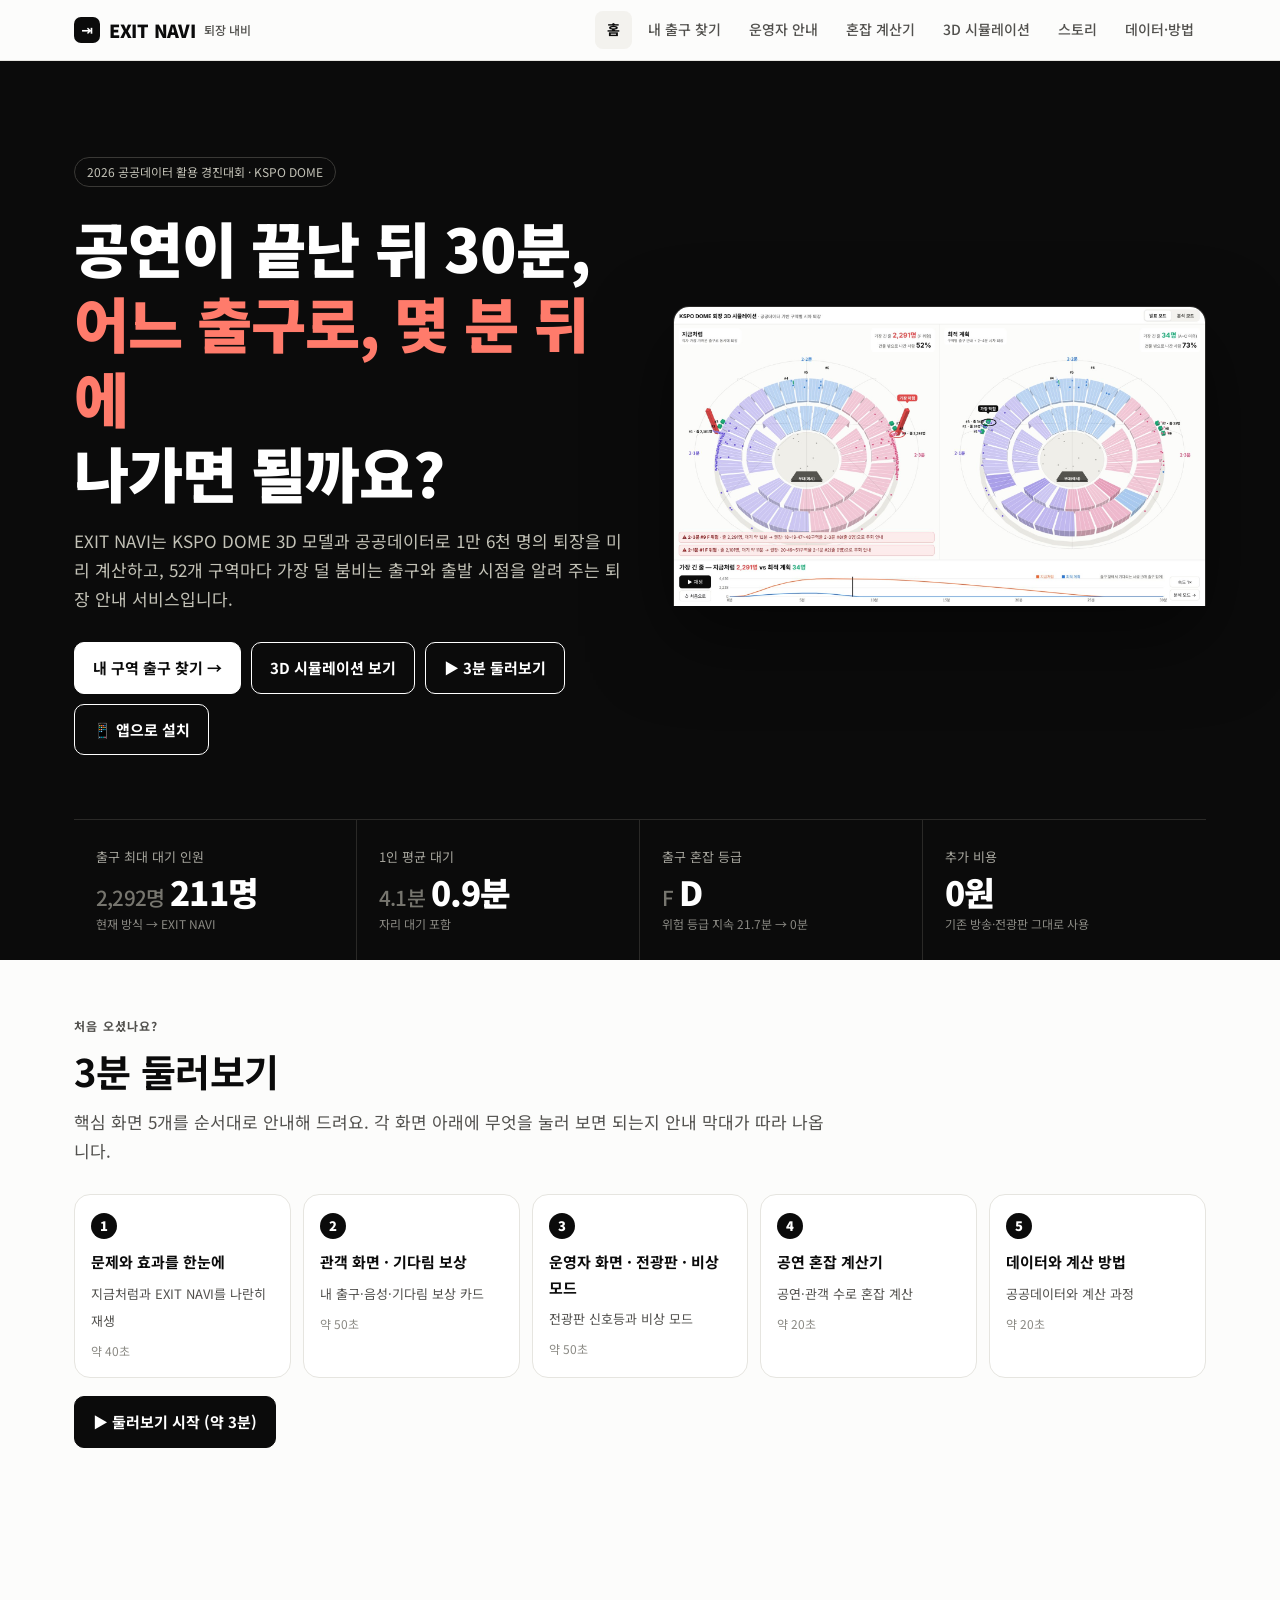
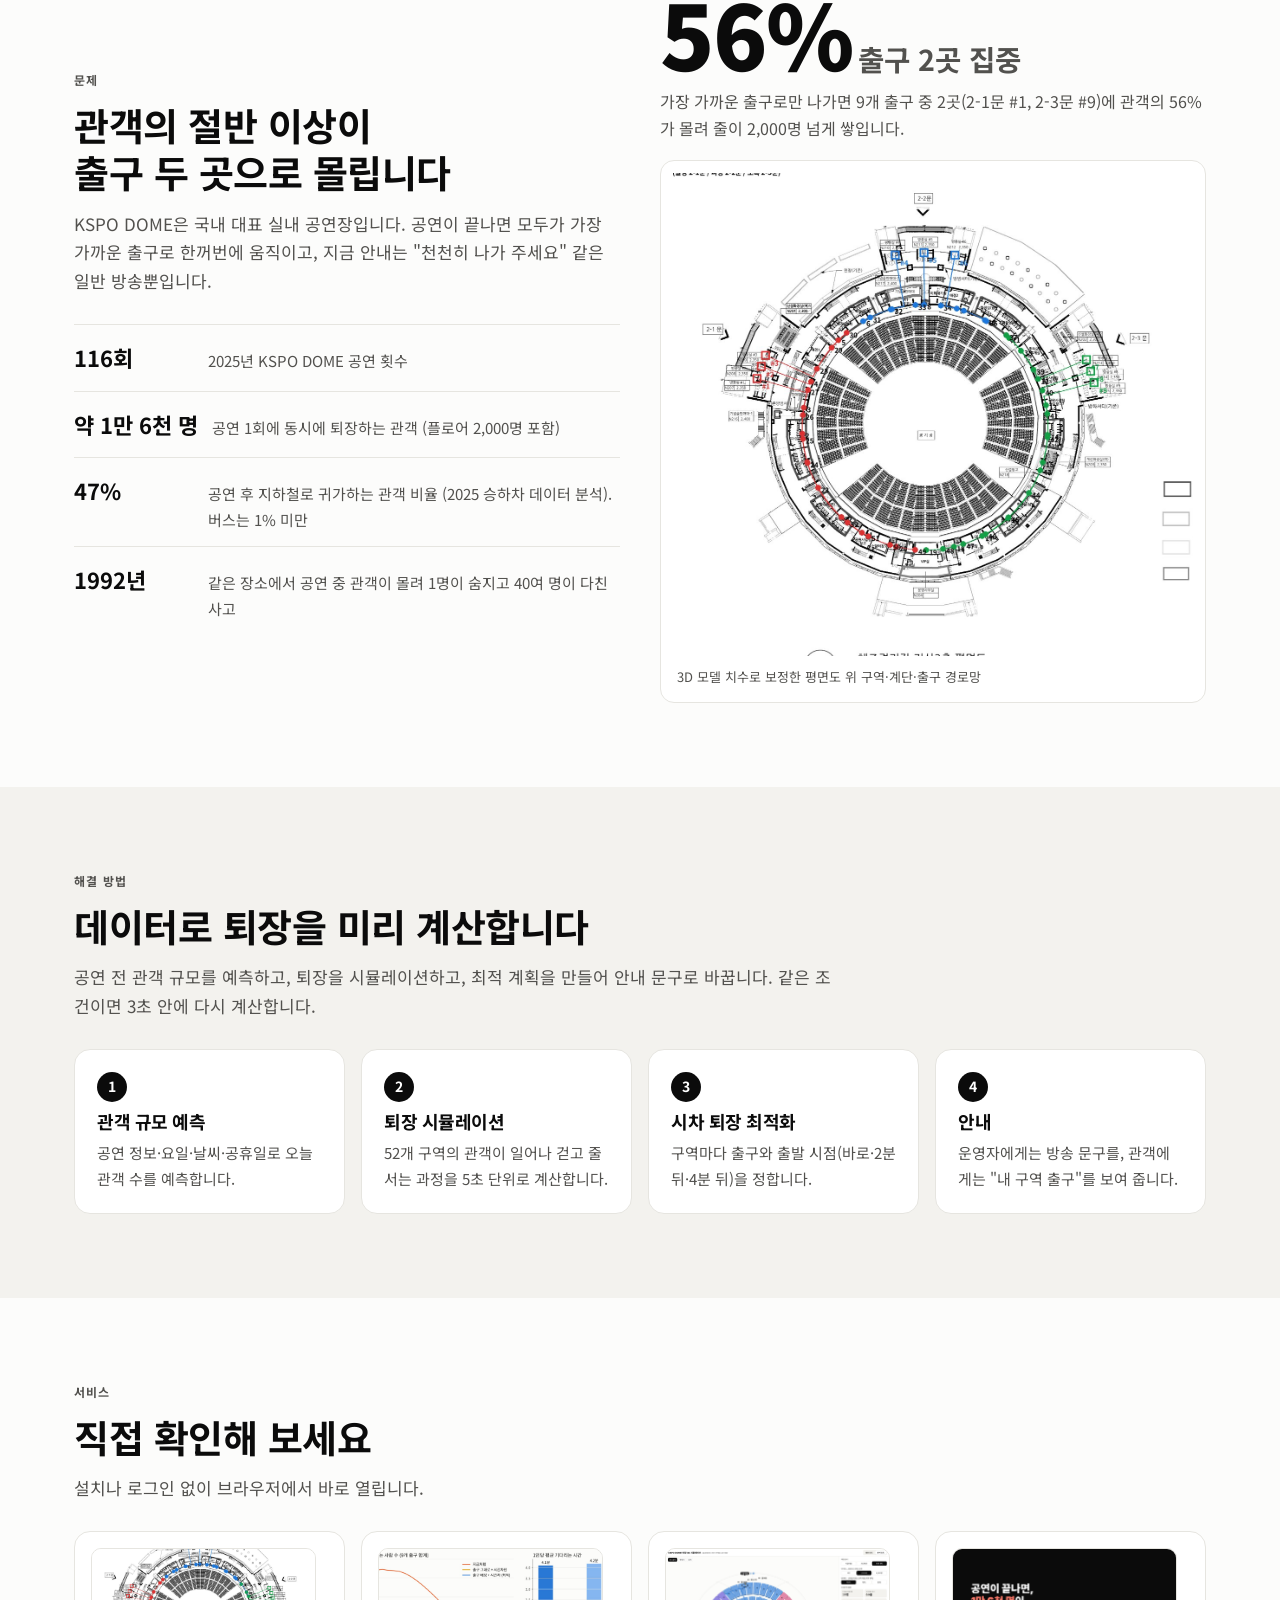
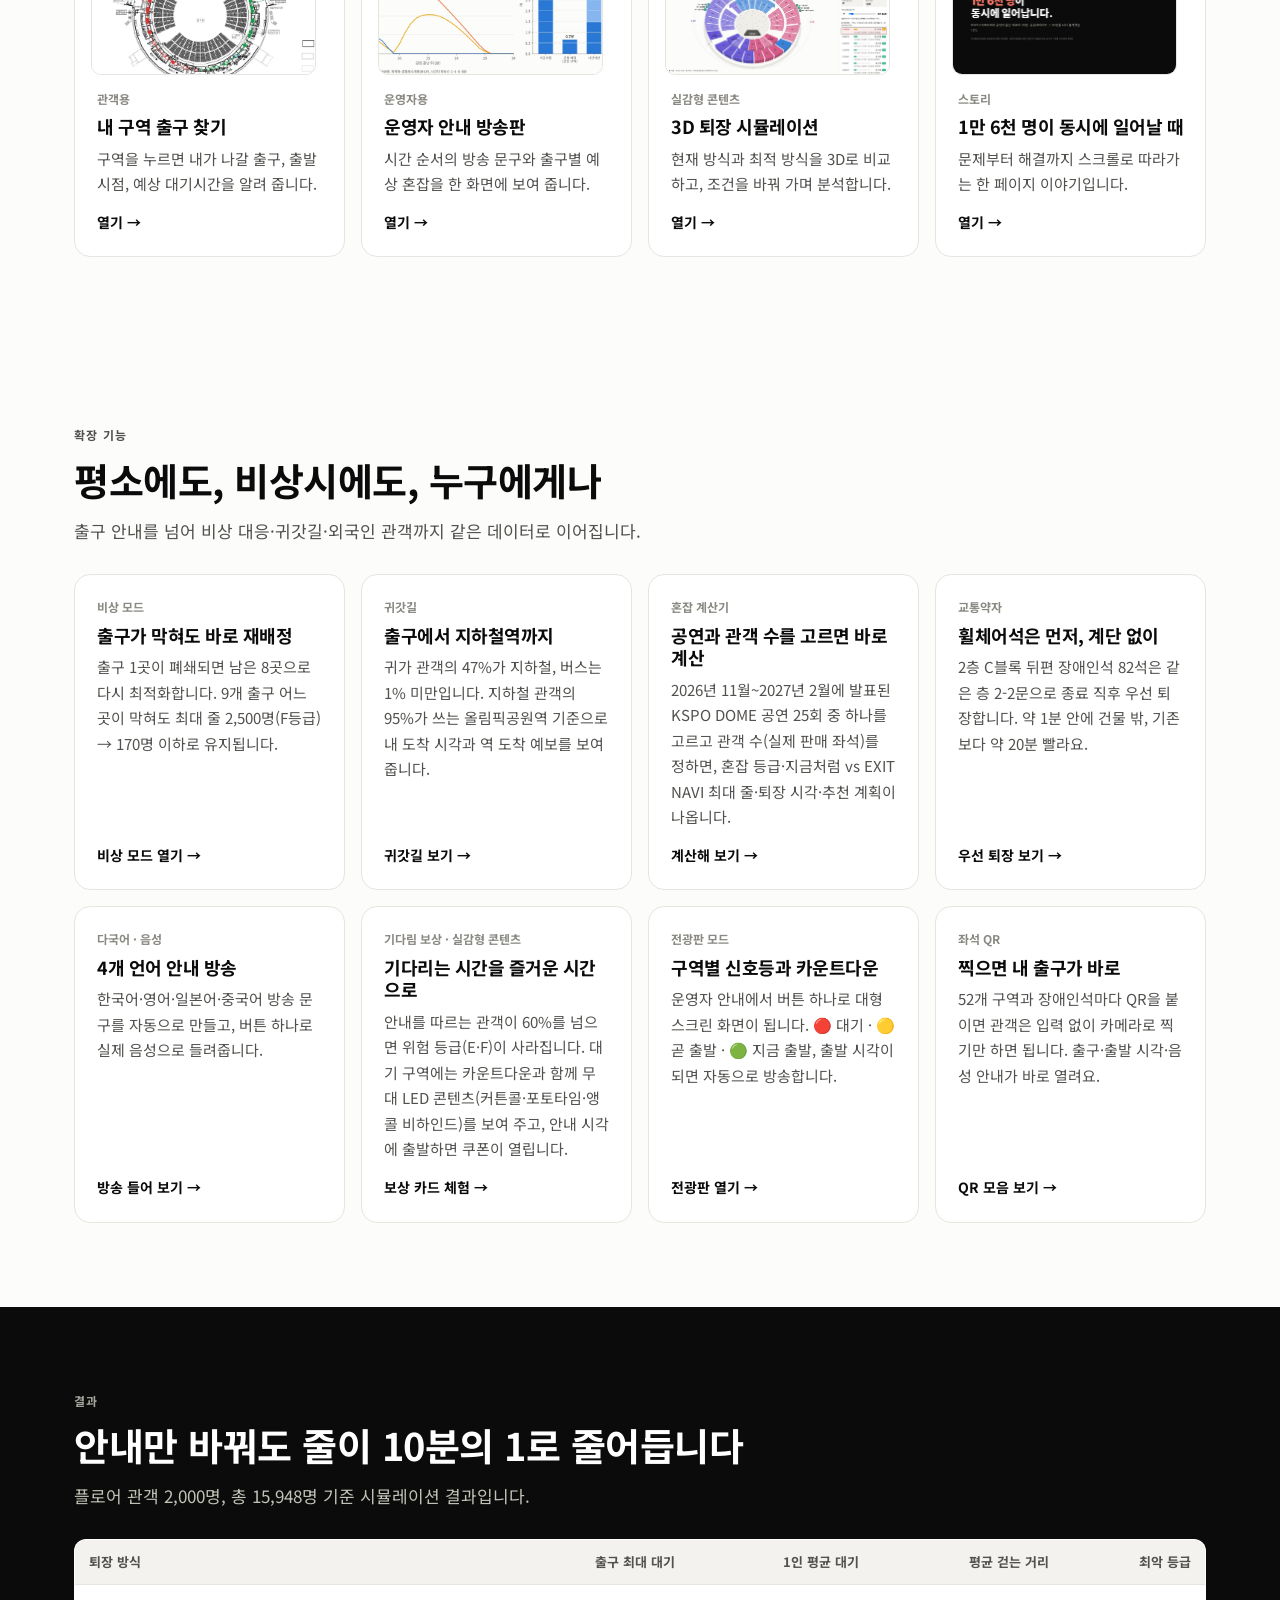
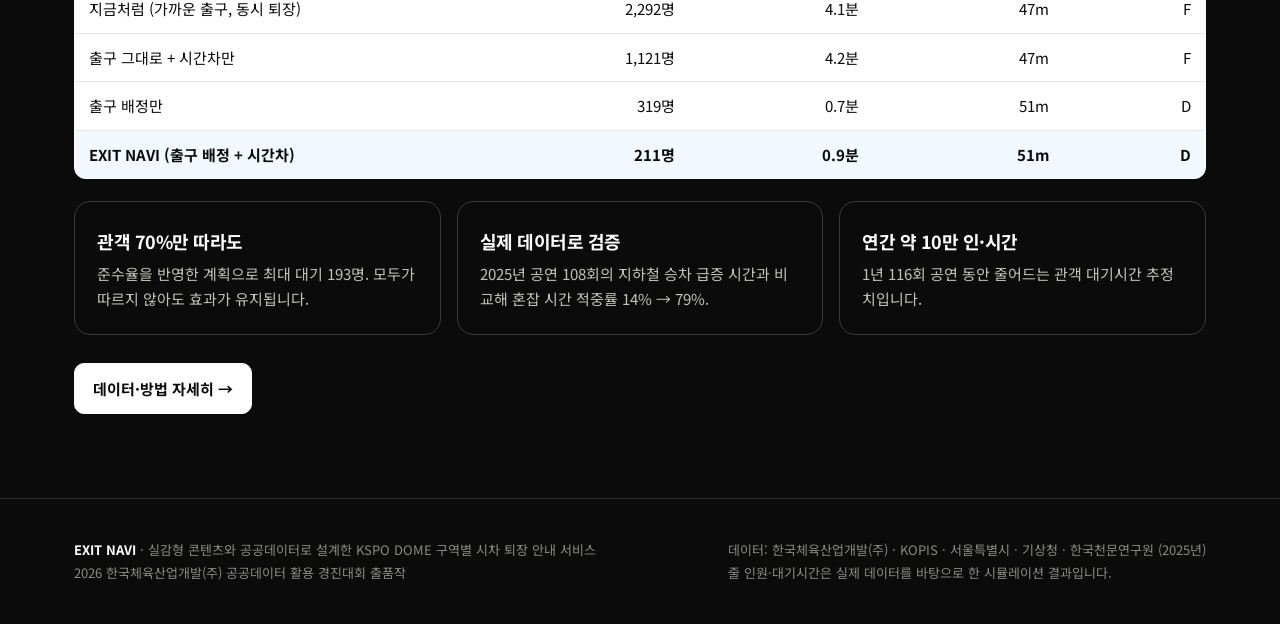
==== index.html @ 6b4b5219 "fix 혼합예측 데이터 부족으로 수정" ====
<!DOCTYPE html>
<html lang="ko">
<head>
<meta charset="utf-8">
<meta name="viewport" content="width=device-width, initial-scale=1, viewport-fit=cover">
<link rel="manifest" href="manifest.webmanifest">
<meta name="theme-color" content="#0b0b0b">
<link rel="icon" type="image/png" sizes="32x32" href="icons/favicon-32.png">
<link rel="apple-touch-icon" href="icons/apple-touch-icon.png">
<meta name="apple-mobile-web-app-capable" content="yes">
<meta name="mobile-web-app-capable" content="yes">
<meta name="apple-mobile-web-app-title" content="EXIT NAVI">
<meta name="apple-mobile-web-app-status-bar-style" content="black">

<title>EXIT NAVI · KSPO DOME 구역별 시차 퇴장 안내</title>
<meta name="description" content="실감형 콘텐츠와 공공데이터로 설계한 KSPO DOME 구역별 시차 퇴장 안내 서비스">
<link rel="stylesheet" href="https://fonts.googleapis.com/css2?family=Noto+Sans+KR:wght@400;500;700;900&display=swap">
<link rel="stylesheet" href="css/site.css?v=2">
<style>
.tour{list-style:none;margin:22px 0 0;padding:0;display:grid;grid-template-columns:repeat(5,1fr);gap:12px;counter-reset:t}
.tour li{counter-increment:t}
.tour a{display:block;height:100%;background:#fff;border:1px solid var(--line);border-radius:16px;padding:16px;text-decoration:none;color:inherit;transition:border-color .15s,transform .15s}
.tour a:hover{border-color:var(--ink);transform:translateY(-2px)}
.tour a::before{content:counter(t);display:inline-grid;place-items:center;width:26px;height:26px;border-radius:50%;background:var(--ink);color:#fff;font-weight:900;font-size:13px}
.tour b{display:block;font-size:15px;margin:10px 0 4px}
.tour span{font-size:13px;color:var(--ink2);line-height:1.6}
.tour em{display:block;font-style:normal;font-size:12px;color:var(--ink3);margin-top:8px}
@media(max-width:960px){.tour{grid-template-columns:1fr 1fr}}
@media(max-width:560px){.tour{grid-template-columns:1fr}}
</style>
</head>
<body>

<header class="hero">
  <div class="wrap">
    <div class="grid">
      <div>
        <span class="tag">2026 공공데이터 활용 경진대회 · KSPO DOME</span>
        <h1>공연이 끝난 뒤 30분,<br><em>어느 출구로, 몇 분 뒤에</em><br>나가면 될까요?</h1>
        <p>EXIT NAVI는 KSPO DOME 3D 모델과 공공데이터로 1만 6천 명의 퇴장을 미리 계산하고, 52개 구역마다 가장 덜 붐비는 출구와 출발 시점을 알려 주는 퇴장 안내 서비스입니다.</p>
        <div class="btns">
          <a class="btn light" href="find.html">내 구역 출구 찾기 →</a>
          <a class="btn ghost" href="sim.html">3D 시뮬레이션 보기</a>
          <a class="btn ghost" href="#tour">▶ 3분 둘러보기</a>
          <a class="btn ghost" href="#" data-install>📱 앱으로 설치</a>
        </div>
      </div>
      <div class="shot"><img src="img/pres.jpg" alt="EXIT NAVI 3D 시뮬레이션 발표 모드: 현재 방식과 최적 방식을 나란히 비교한 화면"></div>
    </div>
    <div class="kpis">
      <div class="kpi"><div class="l">출구 최대 대기 인원</div><div class="v"><s>2,292명</s>211명</div><div class="d">현재 방식 → EXIT NAVI</div></div>
      <div class="kpi"><div class="l">1인 평균 대기</div><div class="v"><s>4.1분</s>0.9분</div><div class="d">자리 대기 포함</div></div>
      <div class="kpi"><div class="l">출구 혼잡 등급</div><div class="v"><s>F</s>D</div><div class="d">위험 등급 지속 21.7분 → 0분</div></div>
      <div class="kpi"><div class="l">추가 비용</div><div class="v">0원</div><div class="d">기존 방송·전광판 그대로 사용</div></div>
    </div>
  </div>
</header>

<section id="tour" style="padding-top:56px;padding-bottom:56px">
  <div class="wrap">
    <p class="eyebrow">처음 오셨나요?</p>
    <h2 class="t">3분 둘러보기</h2>
    <p class="lead">핵심 화면 5개를 순서대로 안내해 드려요. 각 화면 아래에 무엇을 눌러 보면 되는지 안내 막대가 따라 나옵니다.</p>
    <ol class="tour" id="tourList"></ol>
    <div class="btns" style="margin-top:18px"><a class="btn" id="tourStart" href="sim.html?tour=1">▶ 둘러보기 시작 (약 3분)</a></div>
  </div>
</section>

<section>
  <div class="wrap problem">
    <div>
      <p class="eyebrow">문제</p>
      <h2 class="t">관객의 절반 이상이<br>출구 두 곳으로 몰립니다</h2>
      <p class="lead">KSPO DOME은 국내 대표 실내 공연장입니다. 공연이 끝나면 모두가 가장 가까운 출구로 한꺼번에 움직이고, 지금 안내는 "천천히 나가 주세요" 같은 일반 방송뿐입니다.</p>
      <div class="facts">
        <div class="fact"><b>116회</b><span>2025년 KSPO DOME 공연 횟수</span></div>
        <div class="fact"><b>약 1만 6천 명</b><span>공연 1회에 동시에 퇴장하는 관객 (플로어 2,000명 포함)</span></div>
        <div class="fact"><b>47%</b><span>공연 후 지하철로 귀가하는 관객 비율 (2025 승하차 데이터 분석). 버스는 1% 미만</span></div>
        <div class="fact"><b>1992년</b><span>같은 장소에서 공연 중 관객이 몰려 1명이 숨지고 40여 명이 다친 사고</span></div>
      </div>
    </div>
    <div>
      <div class="stat-big">56%<small>출구 2곳 집중</small></div>
      <p style="color:var(--ink2);margin:10px 0 18px">가장 가까운 출구로만 나가면 9개 출구 중 2곳(2-1문 #1, 2-3문 #9)에 관객의 56%가 몰려 줄이 2,000명 넘게 쌓입니다.</p>
      <figure class="fig"><img src="img/overlay.jpg" alt="평면도 위 퇴장 경로망"><figcaption>3D 모델 치수로 보정한 평면도 위 구역·계단·출구 경로망</figcaption></figure>
    </div>
  </div>
</section>

<section style="background:var(--soft)">
  <div class="wrap">
    <p class="eyebrow">해결 방법</p>
    <h2 class="t">데이터로 퇴장을 미리 계산합니다</h2>
    <p class="lead">공연 전 관객 규모를 예측하고, 퇴장을 시뮬레이션하고, 최적 계획을 만들어 안내 문구로 바꿉니다. 같은 조건이면 3초 안에 다시 계산합니다.</p>
    <div class="steps">
      <div class="card"><h3>관객 규모 예측</h3><p>공연 정보·요일·날씨·공휴일로 오늘 관객 수를 예측합니다.</p></div>
      <div class="card"><h3>퇴장 시뮬레이션</h3><p>52개 구역의 관객이 일어나 걷고 줄 서는 과정을 5초 단위로 계산합니다.</p></div>
      <div class="card"><h3>시차 퇴장 최적화</h3><p>구역마다 출구와 출발 시점(바로·2분 뒤·4분 뒤)을 정합니다.</p></div>
      <div class="card"><h3>안내</h3><p>운영자에게는 방송 문구를, 관객에게는 "내 구역 출구"를 보여 줍니다.</p></div>
    </div>
  </div>
</section>

<section>
  <div class="wrap">
    <p class="eyebrow">서비스</p>
    <h2 class="t">직접 확인해 보세요</h2>
    <p class="lead">설치나 로그인 없이 브라우저에서 바로 열립니다.</p>
    <div class="cards">
      <a class="card" href="find.html"><img src="img/planmap.jpg" alt=""><span class="n">관객용</span><h3>내 구역 출구 찾기</h3><p>구역을 누르면 내가 나갈 출구, 출발 시점, 예상 대기시간을 알려 줍니다.</p><span class="go">열기 →</span></a>
      <a class="card" href="operator.html"><img src="img/compare.jpg" alt=""><span class="n">운영자용</span><h3>운영자 안내 방송판</h3><p>시간 순서의 방송 문구와 출구별 예상 혼잡을 한 화면에 보여 줍니다.</p><span class="go">열기 →</span></a>
      <a class="card" href="sim.html"><img src="img/ana.jpg" alt=""><span class="n">실감형 콘텐츠</span><h3>3D 퇴장 시뮬레이션</h3><p>현재 방식과 최적 방식을 3D로 비교하고, 조건을 바꿔 가며 분석합니다.</p><span class="go">열기 →</span></a>
      <a class="card" href="story.html"><img src="img/story_hero.jpg" alt=""><span class="n">스토리</span><h3>1만 6천 명이 동시에 일어날 때</h3><p>문제부터 해결까지 스크롤로 따라가는 한 페이지 이야기입니다.</p><span class="go">열기 →</span></a>
    </div>
  </div>
</section>

<section>
  <div class="wrap">
    <p class="eyebrow">확장 기능</p>
    <h2 class="t">평소에도, 비상시에도, 누구에게나</h2>
    <p class="lead">출구 안내를 넘어 비상 대응·귀갓길·외국인 관객까지 같은 데이터로 이어집니다.</p>
    <div class="cards">
      <a class="card" href="operator.html"><span class="n">비상 모드</span><h3>출구가 막혀도 바로 재배정</h3><p>출구 1곳이 폐쇄되면 남은 8곳으로 다시 최적화합니다. 9개 출구 어느 곳이 막혀도 최대 줄 2,500명(F등급) → 170명 이하로 유지됩니다.</p><span class="go">비상 모드 열기 →</span></a>
      <a class="card" href="find.html#z=18"><span class="n">귀갓길</span><h3>출구에서 지하철역까지</h3><p>귀가 관객의 47%가 지하철, 버스는 1% 미만입니다. 지하철 관객의 95%가 쓰는 올림픽공원역 기준으로 내 도착 시각과 역 도착 예보를 보여 줍니다.</p><span class="go">귀갓길 보기 →</span></a>
      <a class="card" href="forecast.html"><span class="n">혼잡 계산기</span><h3>공연과 관객 수를 고르면 바로 계산</h3><p>2026년 11월~2027년 2월에 발표된 KSPO DOME 공연 25회 중 하나를 고르고 관객 수(실제 판매 좌석)를 정하면, 혼잡 등급·지금처럼 vs EXIT NAVI 최대 줄·퇴장 시각·추천 계획이 나옵니다.</p><span class="go">계산해 보기 →</span></a>
      <a class="card" href="find.html#z=W2"><span class="n">교통약자</span><h3>휠체어석은 먼저, 계단 없이</h3><p>2층 C블록 뒤편 장애인석 82석은 같은 층 2-2문으로 종료 직후 우선 퇴장합니다. 약 1분 안에 건물 밖, 기존보다 약 20분 빨라요.</p><span class="go">우선 퇴장 보기 →</span></a>
      <a class="card" href="operator.html"><span class="n">다국어 · 음성</span><h3>4개 언어 안내 방송</h3><p>한국어·영어·일본어·중국어 방송 문구를 자동으로 만들고, 버튼 하나로 실제 음성으로 들려줍니다.</p><span class="go">방송 들어 보기 →</span></a>
      <a class="card" href="find.html#z=16"><span class="n">기다림 보상 · 실감형 콘텐츠</span><h3>기다리는 시간을 즐거운 시간으로</h3><p>안내를 따르는 관객이 60%를 넘으면 위험 등급(E·F)이 사라집니다. 대기 구역에는 카운트다운과 함께 무대 LED 콘텐츠(커튼콜·포토타임·앵콜 비하인드)를 보여 주고, 안내 시각에 출발하면 쿠폰이 열립니다.</p><span class="go">보상 카드 체험 →</span></a>
      <a class="card" href="operator.html"><span class="n">전광판 모드</span><h3>구역별 신호등과 카운트다운</h3><p>운영자 안내에서 버튼 하나로 대형 스크린 화면이 됩니다. 🔴 대기 · 🟡 곧 출발 · 🟢 지금 출발, 출발 시각이 되면 자동으로 방송합니다.</p><span class="go">전광판 열기 →</span></a>
      <a class="card" href="qr.html"><span class="n">좌석 QR</span><h3>찍으면 내 출구가 바로</h3><p>52개 구역과 장애인석마다 QR을 붙이면 관객은 입력 없이 카메라로 찍기만 하면 됩니다. 출구·출발 시각·음성 안내가 바로 열려요.</p><span class="go">QR 모음 보기 →</span></a>
    </div>
  </div>
</section>

<section class="dark">
  <div class="wrap">
    <p class="eyebrow">결과</p>
    <h2 class="t">안내만 바꿔도 줄이 10분의 1로 줄어듭니다</h2>
    <p class="lead">플로어 관객 2,000명, 총 15,948명 기준 시뮬레이션 결과입니다.</p>
    <div class="tbl">
    <table class="t" style="color:var(--ink)">
      <thead><tr><th>퇴장 방식</th><th class="num">출구 최대 대기</th><th class="num">1인 평균 대기</th><th class="num">평균 걷는 거리</th><th class="num">최악 등급</th></tr></thead>
      <tbody>
        <tr><td>지금처럼 (가까운 출구, 동시 퇴장)</td><td class="num">2,292명</td><td class="num">4.1분</td><td class="num">47m</td><td class="num">F</td></tr>
        <tr><td>출구 그대로 + 시간차만</td><td class="num">1,121명</td><td class="num">4.2분</td><td class="num">47m</td><td class="num">F</td></tr>
        <tr><td>출구 배정만</td><td class="num">319명</td><td class="num">0.7분</td><td class="num">51m</td><td class="num">D</td></tr>
        <tr class="best"><td>EXIT NAVI (출구 배정 + 시간차)</td><td class="num">211명</td><td class="num">0.9분</td><td class="num">51m</td><td class="num">D</td></tr>
      </tbody>
    </table>
    </div>
    <div class="cards" style="margin-top:22px">
      <div class="card" style="background:transparent;border-color:#3a3936"><h3 style="color:#fff">관객 70%만 따라도</h3><p style="color:#c3c2b7">준수율을 반영한 계획으로 최대 대기 193명. 모두가 따르지 않아도 효과가 유지됩니다.</p></div>
      <div class="card" style="background:transparent;border-color:#3a3936"><h3 style="color:#fff">실제 데이터로 검증</h3><p style="color:#c3c2b7">2025년 공연 108회의 지하철 승차 급증 시간과 비교해 혼잡 시간 적중률 14% → 79%.</p></div>
      <div class="card" style="background:transparent;border-color:#3a3936"><h3 style="color:#fff">연간 약 10만 인·시간</h3><p style="color:#c3c2b7">1년 116회 공연 동안 줄어드는 관객 대기시간 추정치입니다.</p></div>
    </div>
    <div class="btns" style="margin-top:28px"><a class="btn light" href="about.html">데이터·방법 자세히 →</a></div>
  </div>
</section>

<script src="js/tour.js?v=3"></script>
<script>
(function () {
  var T = window.EXIT_TOUR, short = ['지금처럼과 EXIT NAVI를 나란히 재생', '내 출구·음성·기다림 보상 카드', '전광판 신호등과 비상 모드', '공연·관객 수로 혼잡 계산', '공공데이터와 계산 과정'];
  document.getElementById('tourList').innerHTML = T.steps.map(function (s, i) {
    return '<li><a href="' + T.link(i) + '"><b>' + s.title + '</b><span>' + short[i] + '</span><em>약 ' + s.time + '</em></a></li>';
  }).join('');
})();
</script>
<script src="js/nav.js"></script>
<script src="js/pwa.js"></script>
</body>
</html>
---- css/site.css ----
:root{--bg:#fcfcfb;--ink:#0b0b0b;--ink2:#52514e;--ink3:#8a8983;--line:#e6e5e0;--soft:#f3f2ee;--red:#e34948;--blue:#2a78d6;--green:#1baf7a;--amber:#eda100;--orange:#eb6834}
*{box-sizing:border-box}
html{scroll-behavior:smooth}
body{margin:0;background:var(--bg);color:var(--ink);font-family:'Noto Sans KR',system-ui,-apple-system,'Malgun Gothic',sans-serif;line-height:1.7;-webkit-font-smoothing:antialiased}
a{color:inherit}
img{max-width:100%;display:block}

/* nav */
.nav{position:sticky;top:0;z-index:40;background:rgba(252,252,251,.92);backdrop-filter:blur(8px);border-bottom:1px solid var(--line)}
.nav .in{max-width:1180px;margin:0 auto;display:flex;align-items:center;gap:22px;padding:0 24px;height:60px}
.logo{display:flex;align-items:center;gap:9px;text-decoration:none;font-weight:900;letter-spacing:-.3px;font-size:18px}
.logo i{width:26px;height:26px;border-radius:7px;background:var(--ink);display:grid;place-items:center;color:#fff;font-style:normal;font-size:14px}
.logo small{font-weight:500;font-size:12px;color:var(--ink2);letter-spacing:0}
.nav .links{display:flex;gap:4px;margin-left:auto}
.nav .links a{text-decoration:none;font-size:14px;font-weight:500;color:var(--ink2);padding:7px 12px;border-radius:8px}
.nav .links a:hover{background:var(--soft);color:var(--ink)}
.nav .links a.on{color:var(--ink);background:var(--soft);font-weight:700}
.nav .menu{display:none;margin-left:auto;border:1px solid var(--line);background:#fff;border-radius:8px;padding:6px 10px;font:inherit;font-size:14px}
@media(max-width:820px){.nav .links{display:none;position:absolute;top:60px;left:0;right:0;flex-direction:column;background:#fff;border-bottom:1px solid var(--line);padding:8px 16px}.nav .links.open{display:flex}.nav .menu{display:block}}

.wrap{max-width:1180px;margin:0 auto;padding:0 24px}
section{padding:84px 0}
.eyebrow{font-size:12px;font-weight:700;letter-spacing:.1em;color:var(--ink2);text-transform:uppercase;margin:0 0 10px}
h1,h2,h3{letter-spacing:-.5px;line-height:1.25}
h2.t{font-size:clamp(26px,3vw,38px);margin:0 0 14px}
p.lead{font-size:17px;color:var(--ink2);max-width:760px;margin:0 0 28px}
.btn{display:inline-flex;align-items:center;gap:6px;padding:12px 18px;border-radius:10px;background:var(--ink);color:#fff;text-decoration:none;font-weight:700;font-size:15px;border:1px solid var(--ink)}
.btn.ghost{background:transparent;color:inherit;border-color:currentColor}
.btn.light{background:#fff;color:var(--ink);border-color:#fff}
.btns{display:flex;flex-wrap:wrap;gap:10px}

/* hero */
.hero{background:#0b0b0b;color:#fff;padding:96px 0 0;overflow:hidden}
.hero .grid{display:grid;grid-template-columns:1.05fr 1fr;gap:40px;align-items:center}
.hero h1{font-size:clamp(34px,4.8vw,60px);font-weight:900;margin:0 0 18px;letter-spacing:-1.2px}
.hero h1 em{font-style:normal;color:#ff7b6b}
.hero p{color:#c3c2b7;font-size:17px;max-width:560px;margin:0 0 28px}
.hero .tag{display:inline-block;border:1px solid #3a3936;border-radius:999px;padding:4px 12px;font-size:12px;color:#c3c2b7;margin-bottom:22px}
.hero .shot{border-radius:16px 16px 0 0;overflow:hidden;border:1px solid #2a2927;border-bottom:0;box-shadow:0 30px 80px rgba(0,0,0,.5)}
.kpis{display:grid;grid-template-columns:repeat(4,1fr);gap:0;border-top:1px solid #2a2927;margin-top:64px}
.kpi{padding:26px 22px;border-right:1px solid #2a2927}
.kpi:last-child{border-right:0}
.kpi .l{font-size:13px;color:#a5a49c}
.kpi .v{font-size:clamp(24px,2.6vw,34px);font-weight:900;letter-spacing:-.8px;line-height:1.2;margin-top:4px;font-variant-numeric:tabular-nums}
.kpi .v s{color:#77766f;font-weight:500;text-decoration:none;font-size:.62em;margin-right:6px}
.kpi .d{font-size:12px;color:#8a8983;margin-top:2px}
@media(max-width:900px){.hero .grid{grid-template-columns:1fr}.kpis{grid-template-columns:repeat(2,1fr)}.kpi:nth-child(2){border-right:0}.kpi:nth-child(-n+2){border-bottom:1px solid #2a2927}}

/* cards */
.cards{display:grid;grid-template-columns:repeat(auto-fit,minmax(250px,1fr));gap:16px}
.card{background:#fff;border:1px solid var(--line);border-radius:16px;padding:22px}
.card h3{font-size:18px;margin:6px 0 8px}
.card p{margin:0;color:var(--ink2);font-size:15px}
.card .n{font-size:12px;font-weight:700;color:var(--ink3)}
a.card{text-decoration:none;display:flex;flex-direction:column;transition:border-color .2s,transform .2s}
a.card:hover{border-color:var(--ink2);transform:translateY(-2px)}
a.card .go{margin-top:auto;padding-top:14px;font-weight:700;font-size:14px}
a.card img{border-radius:10px;border:1px solid var(--line);margin:-6px -6px 14px;width:calc(100% + 12px);aspect-ratio:16/9;object-fit:cover}

.problem{display:grid;grid-template-columns:1fr 1fr;gap:40px;align-items:center}
.stat-big{font-size:clamp(56px,7vw,92px);font-weight:900;letter-spacing:-2px;line-height:1}
.stat-big small{font-size:.32em;letter-spacing:0;font-weight:700;color:var(--ink2);margin-left:6px}
.facts{display:grid;gap:14px;margin-top:22px}
.fact{display:flex;gap:14px;align-items:baseline;border-top:1px solid var(--line);padding-top:14px}
.fact b{font-size:22px;min-width:120px;font-variant-numeric:tabular-nums}
.fact span{color:var(--ink2);font-size:15px}
@media(max-width:860px){.problem{grid-template-columns:1fr}}

.steps{counter-reset:s;display:grid;grid-template-columns:repeat(4,1fr);gap:16px}
.steps .card{position:relative}
.steps .card::before{counter-increment:s;content:counter(s);display:grid;place-items:center;width:30px;height:30px;border-radius:50%;background:var(--ink);color:#fff;font-weight:700;font-size:14px;margin-bottom:8px}
@media(max-width:900px){.steps{grid-template-columns:1fr 1fr}}
@media(max-width:520px){.steps{grid-template-columns:1fr}}

table.t{width:100%;border-collapse:collapse;font-size:15px;background:#fff;border:1px solid var(--line);border-radius:12px;overflow:hidden}
table.t th,table.t td{padding:11px 14px;border-bottom:1px solid var(--line);text-align:left;vertical-align:top}
table.t th{background:var(--soft);font-size:13px;color:var(--ink2);font-weight:700}
table.t td.num,table.t th.num{text-align:right;font-variant-numeric:tabular-nums;white-space:nowrap}
table.t tr:last-child td{border-bottom:0}
table.t tr.best td{font-weight:700;background:#f2f8ff}
.tbl{overflow-x:auto}

.fig{background:#fff;border:1px solid var(--line);border-radius:14px;padding:12px;margin:0}
.fig figcaption{font-size:13px;color:var(--ink2);padding:10px 4px 2px}
.two{display:grid;grid-template-columns:1fr 1fr;gap:16px}
@media(max-width:860px){.two{grid-template-columns:1fr}}

.pill{display:inline-block;font-size:12px;font-weight:700;padding:2px 9px;border-radius:999px;background:var(--soft);color:var(--ink2)}
.pill.org{background:#0b0b0b;color:#fff}
.note{font-size:13px;color:var(--ink2);background:var(--soft);border-radius:10px;padding:12px 14px}

.dark{background:#0b0b0b;color:#fff}
.dark p.lead{color:#c3c2b7}
.dark .eyebrow{color:#a5a49c}
footer{background:#0b0b0b;color:#8a8983;font-size:13px;padding:40px 0;border-top:1px solid #2a2927}
footer b{color:#fff}
footer .row{display:flex;flex-wrap:wrap;justify-content:space-between;gap:16px}

/* 휴대폰 화면 보정 */
@media(max-width:600px){
table.t{font-size:13px;display:block;overflow-x:auto;-webkit-overflow-scrolling:touch;white-space:normal}
table.t th,table.t td{padding:8px 10px;min-width:72px}
table.t td:first-child,table.t th:first-child{min-width:46px}
.wrap{padding-left:16px;padding-right:16px}
}
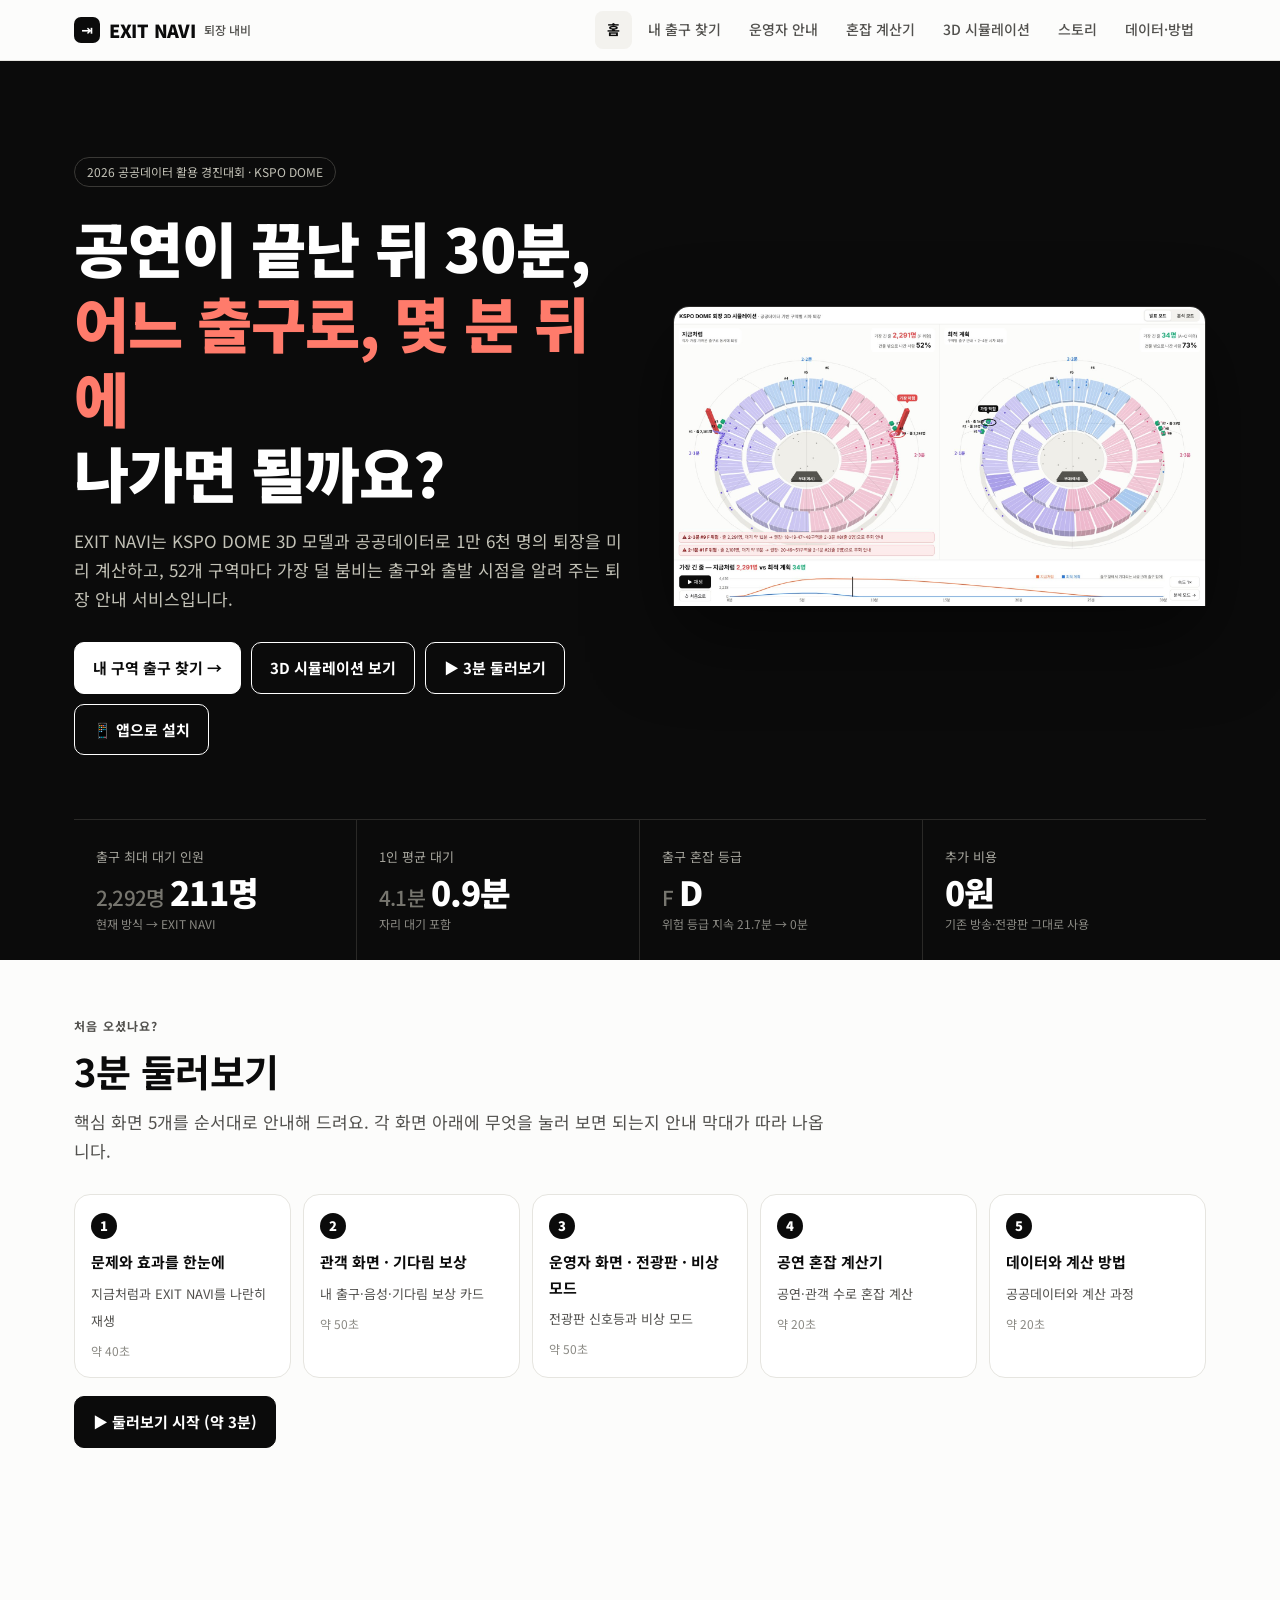
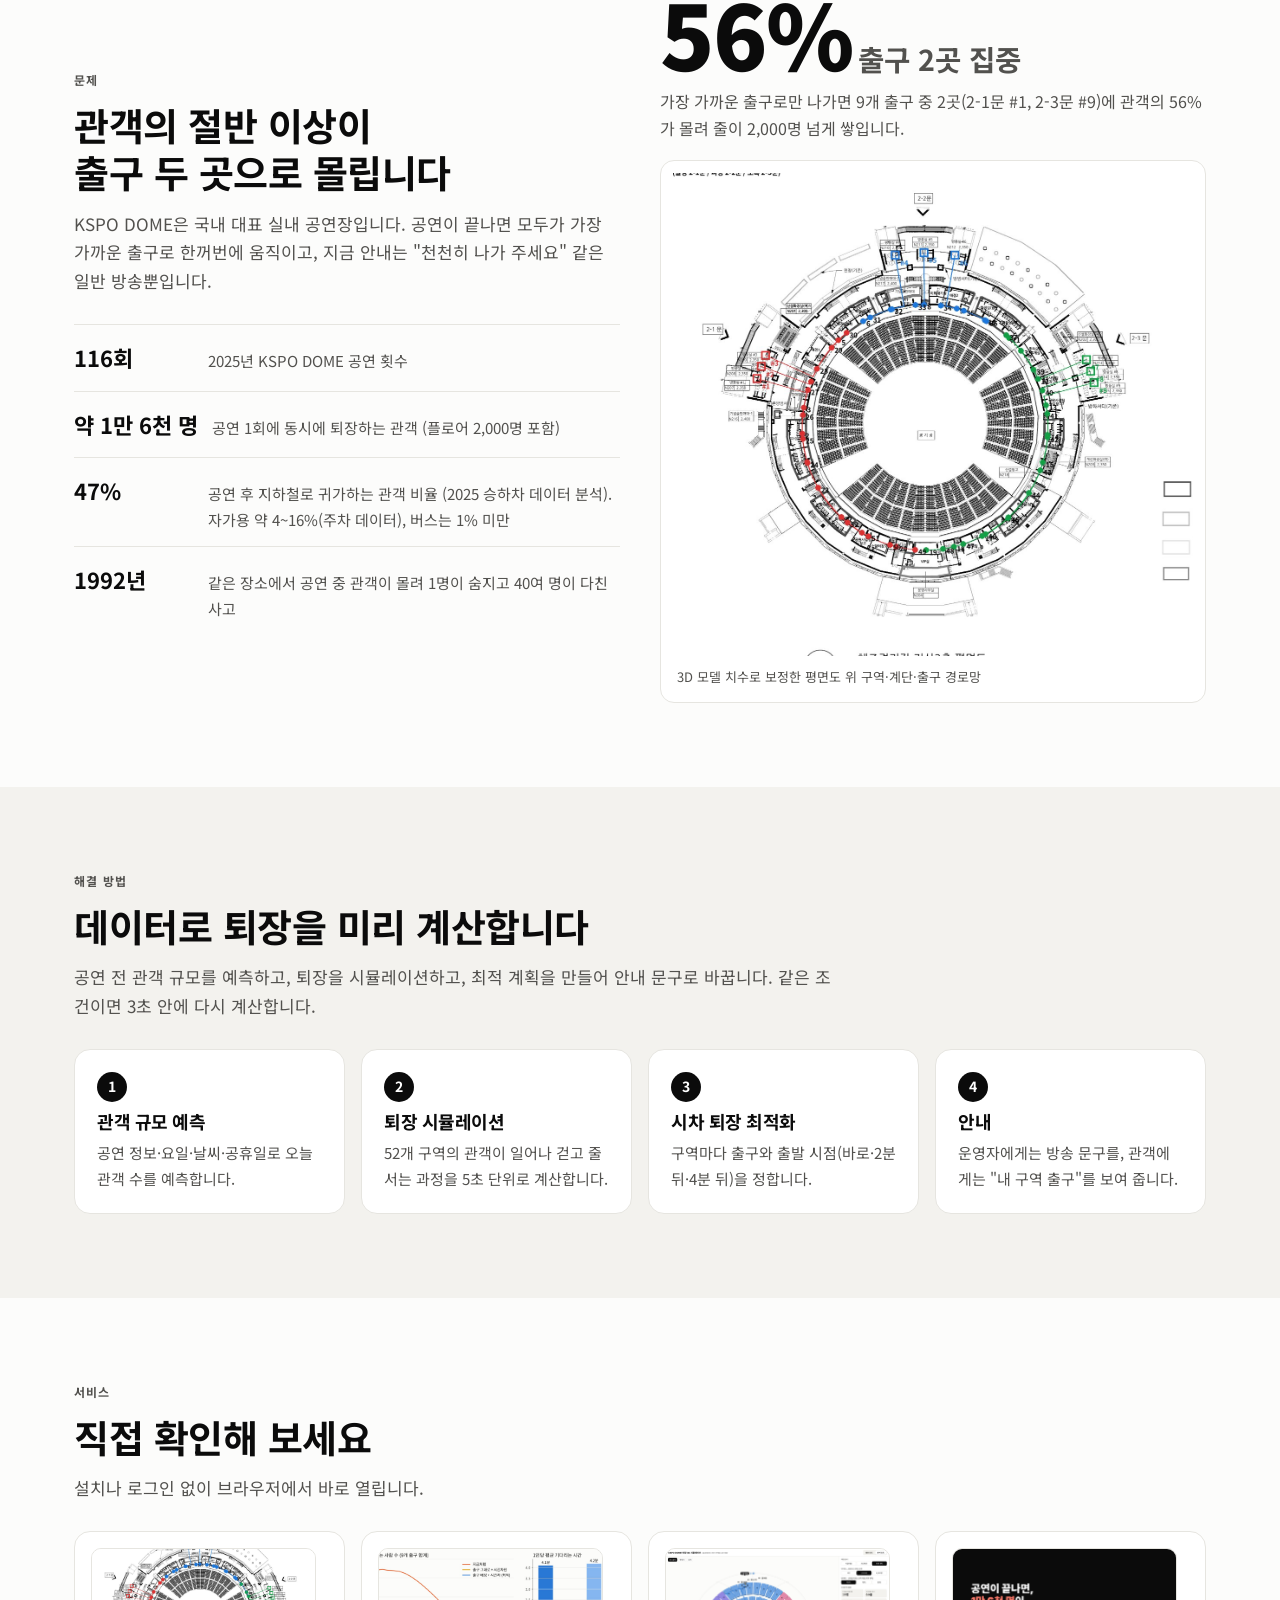
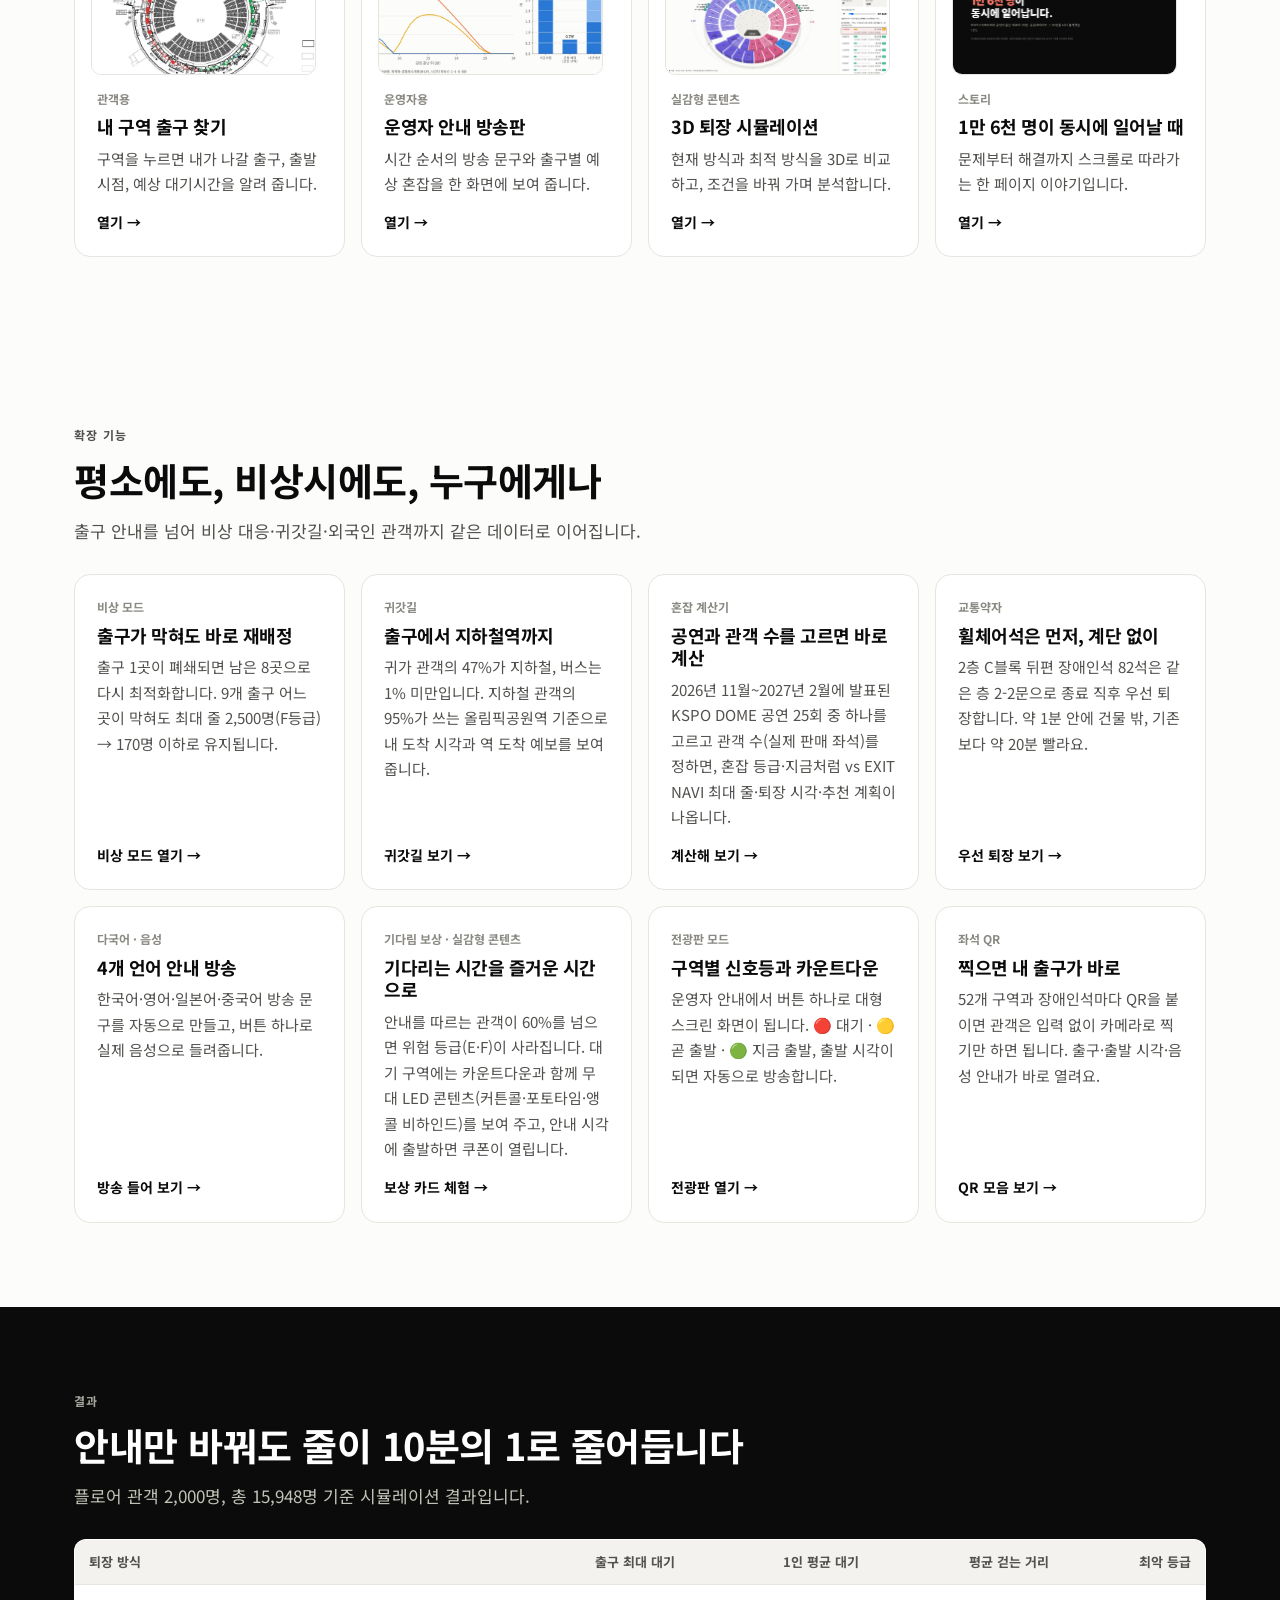
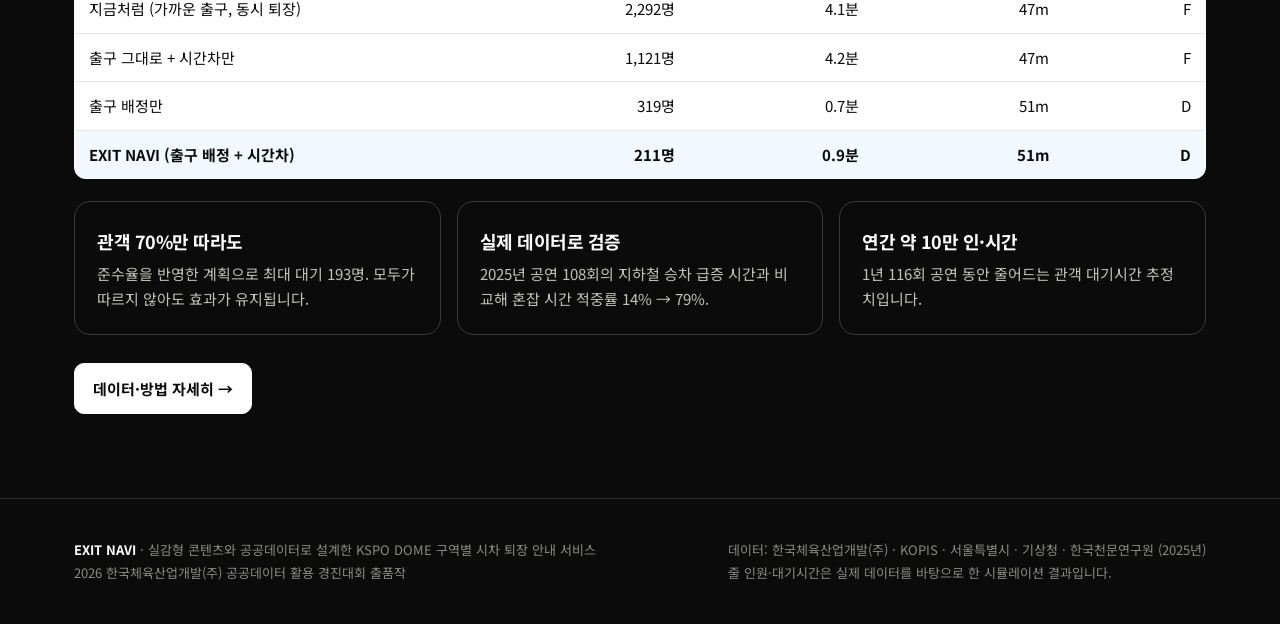
==== commit 0ba4bb12: "add: 추가 주차장 데이터" ====
--- a/index.html
+++ b/index.html
@@ -75,7 +75,7 @@
       <div class="facts">
         <div class="fact"><b>116회</b><span>2025년 KSPO DOME 공연 횟수</span></div>
         <div class="fact"><b>약 1만 6천 명</b><span>공연 1회에 동시에 퇴장하는 관객 (플로어 2,000명 포함)</span></div>
-        <div class="fact"><b>47%</b><span>공연 후 지하철로 귀가하는 관객 비율 (2025 승하차 데이터 분석). 버스는 1% 미만</span></div>
+        <div class="fact"><b>47%</b><span>공연 후 지하철로 귀가하는 관객 비율 (2025 승하차 데이터 분석). 자가용 약 4~16%(주차 데이터), 버스는 1% 미만</span></div>
         <div class="fact"><b>1992년</b><span>같은 장소에서 공연 중 관객이 몰려 1명이 숨지고 40여 명이 다친 사고</span></div>
       </div>
     </div>
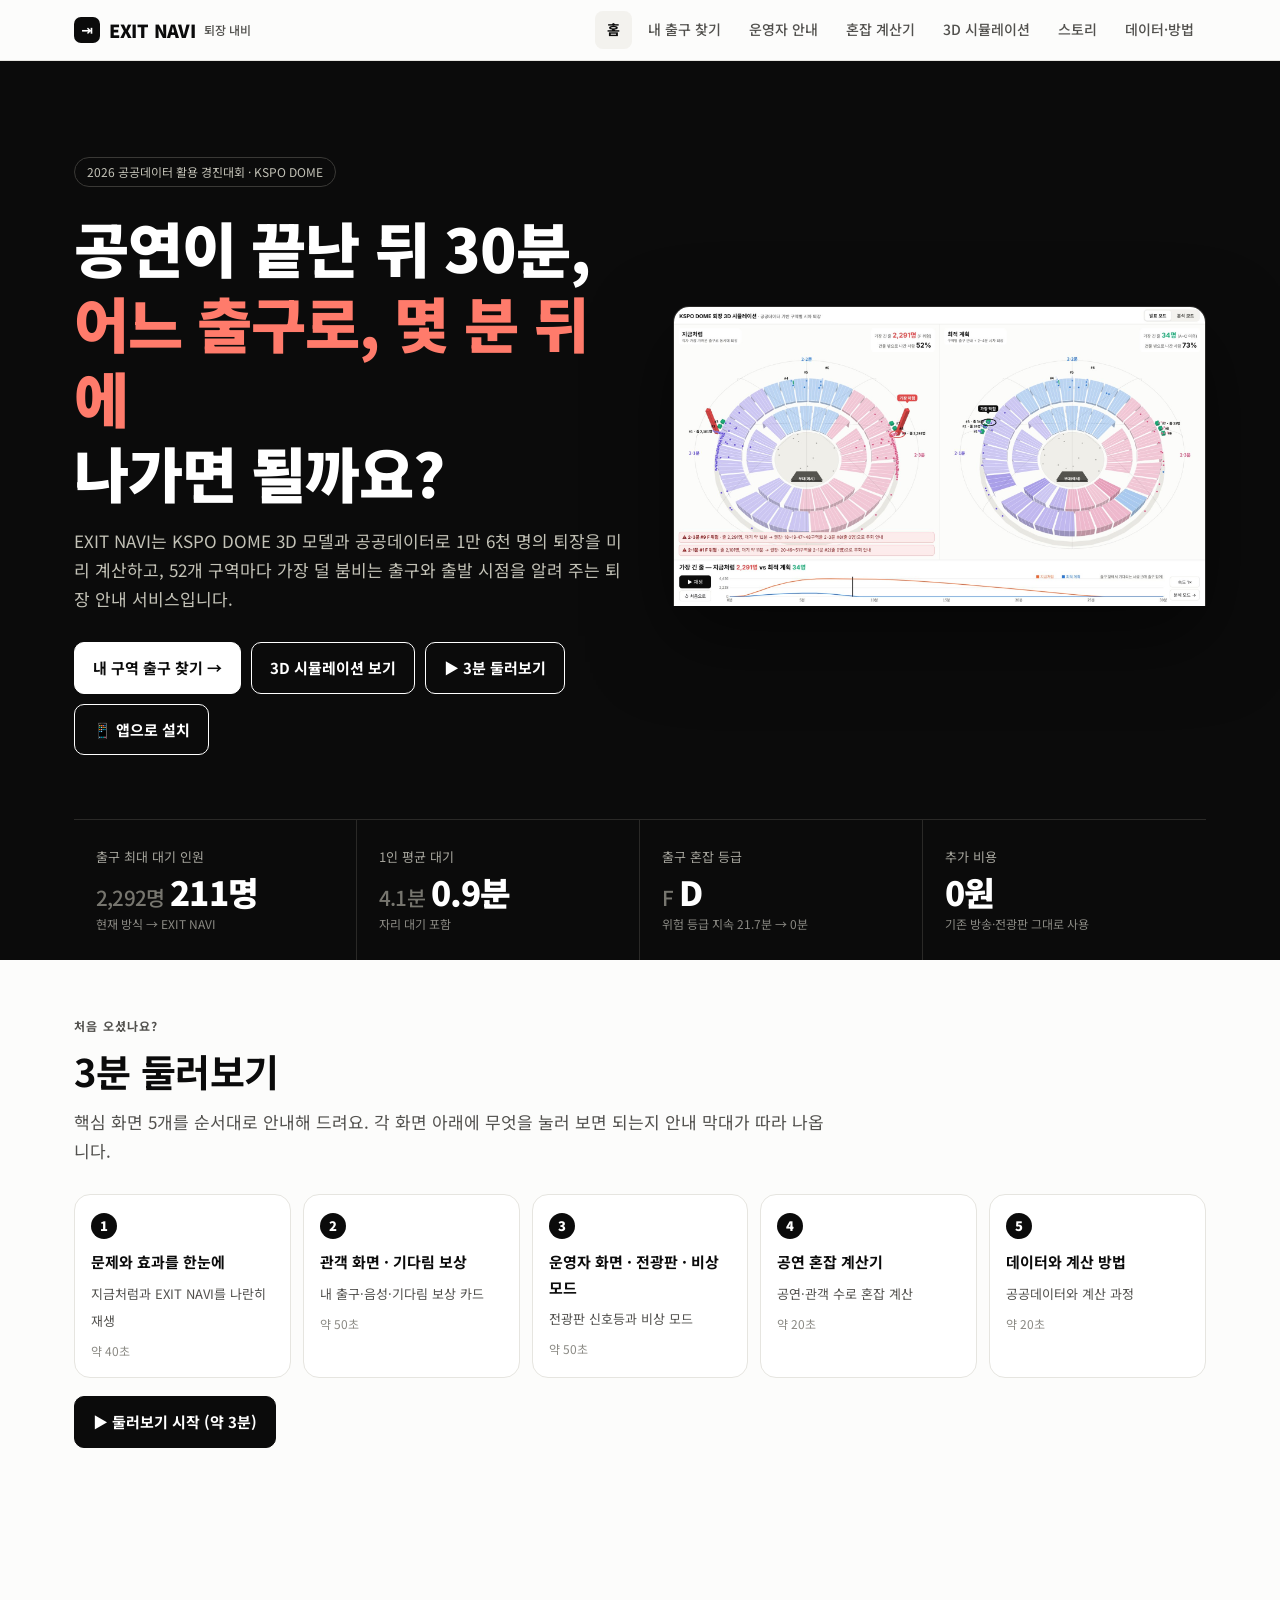
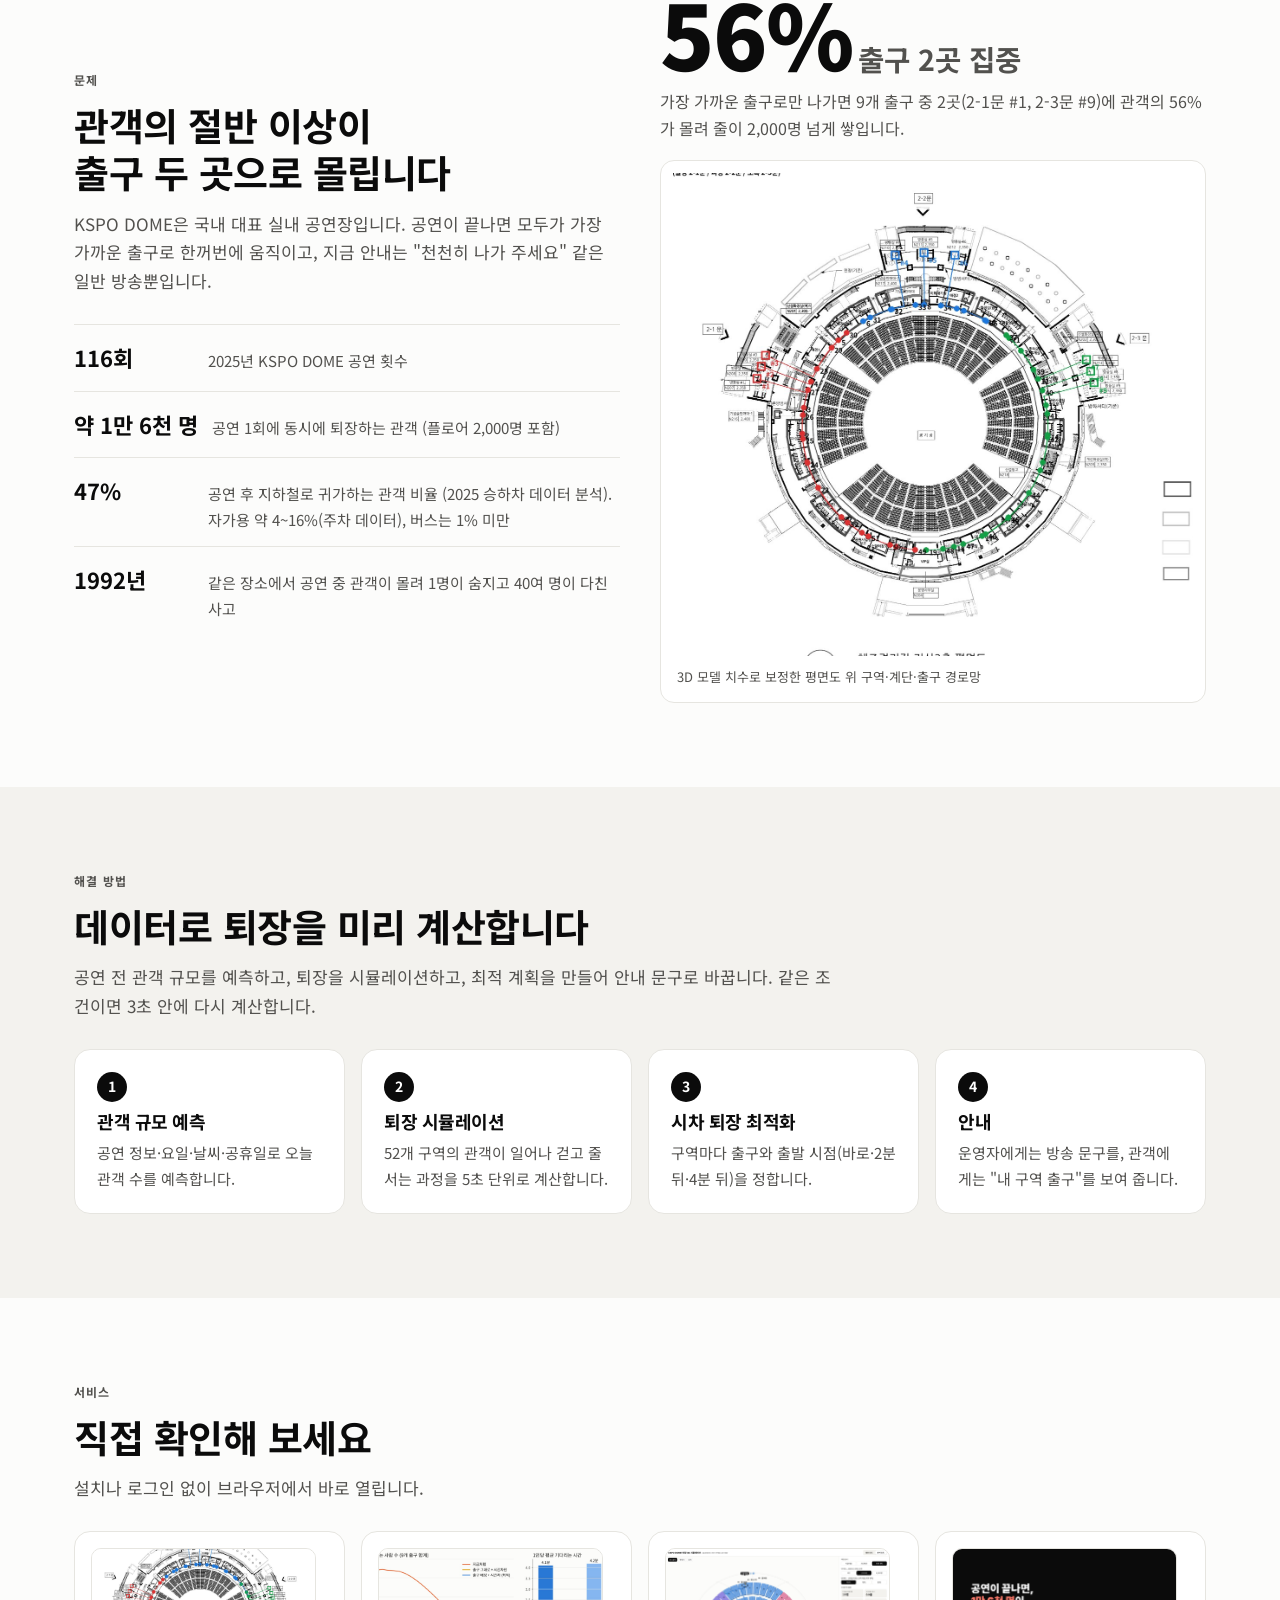
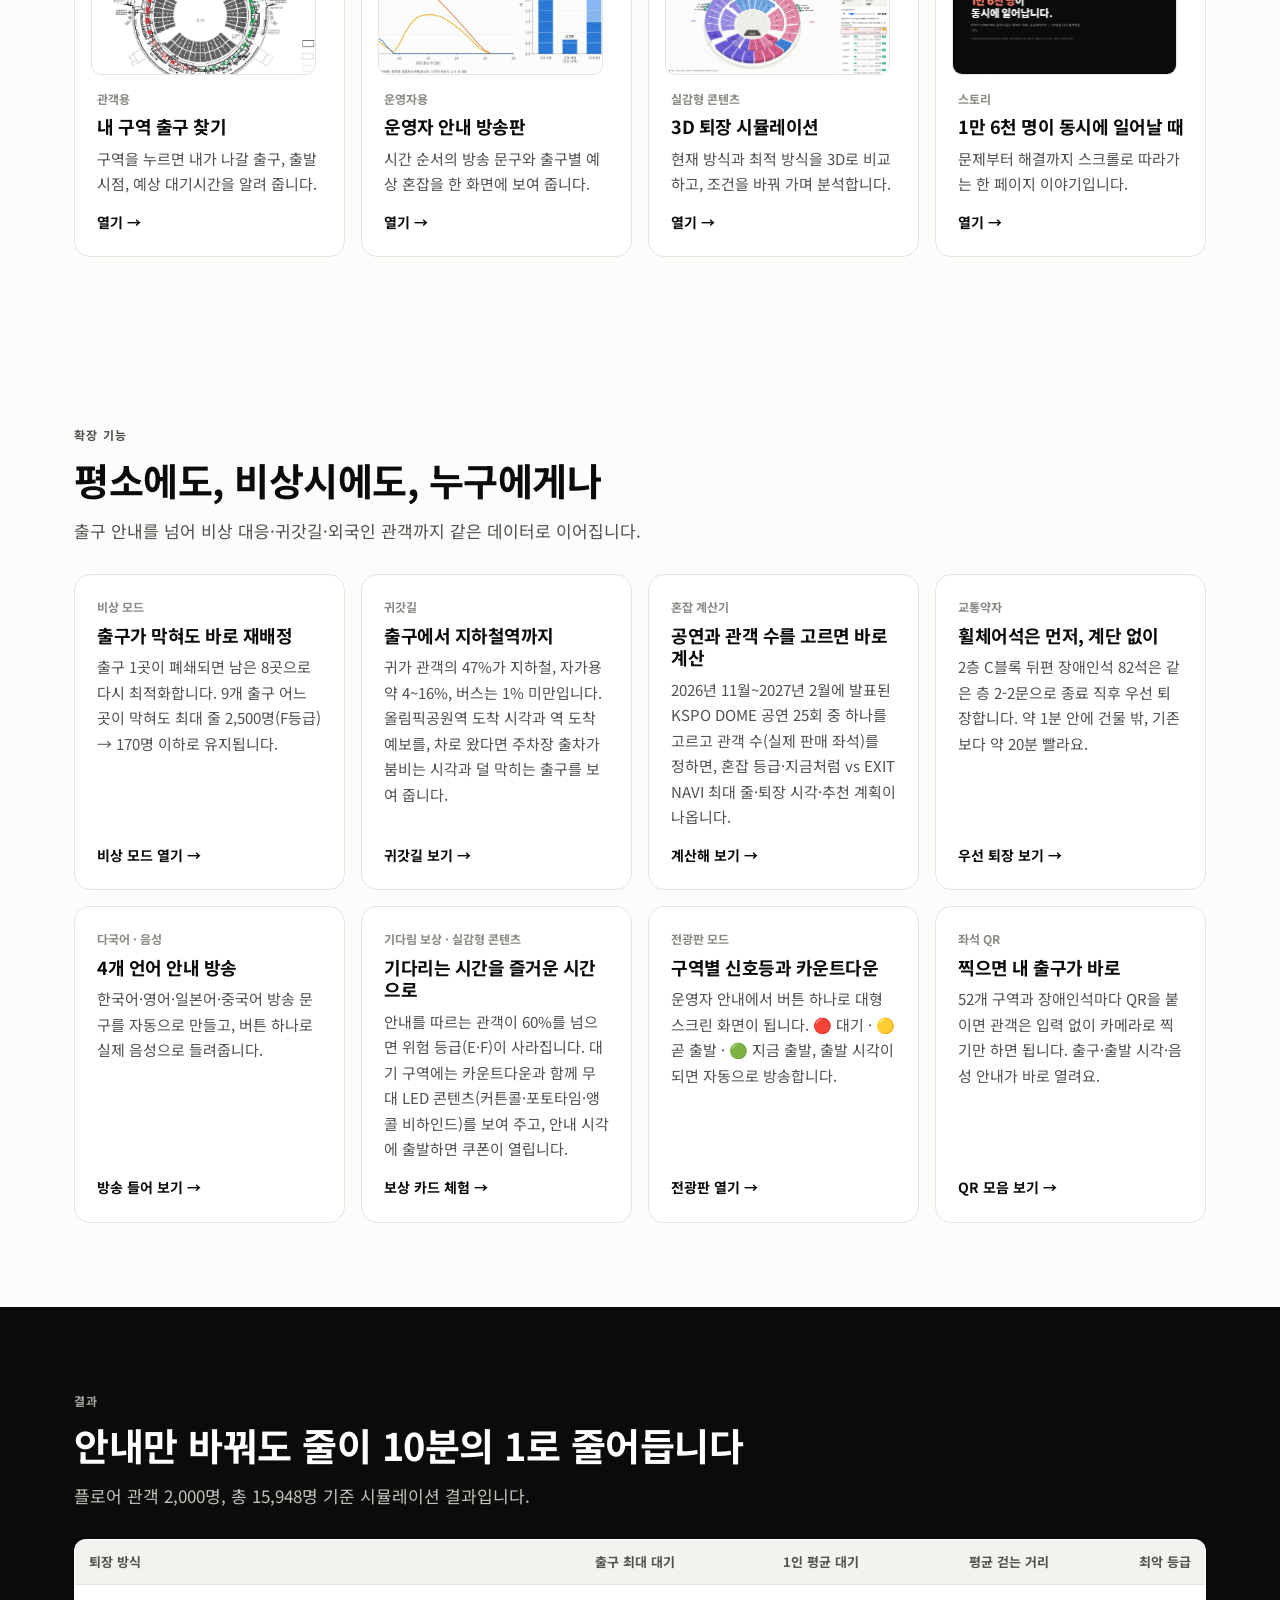
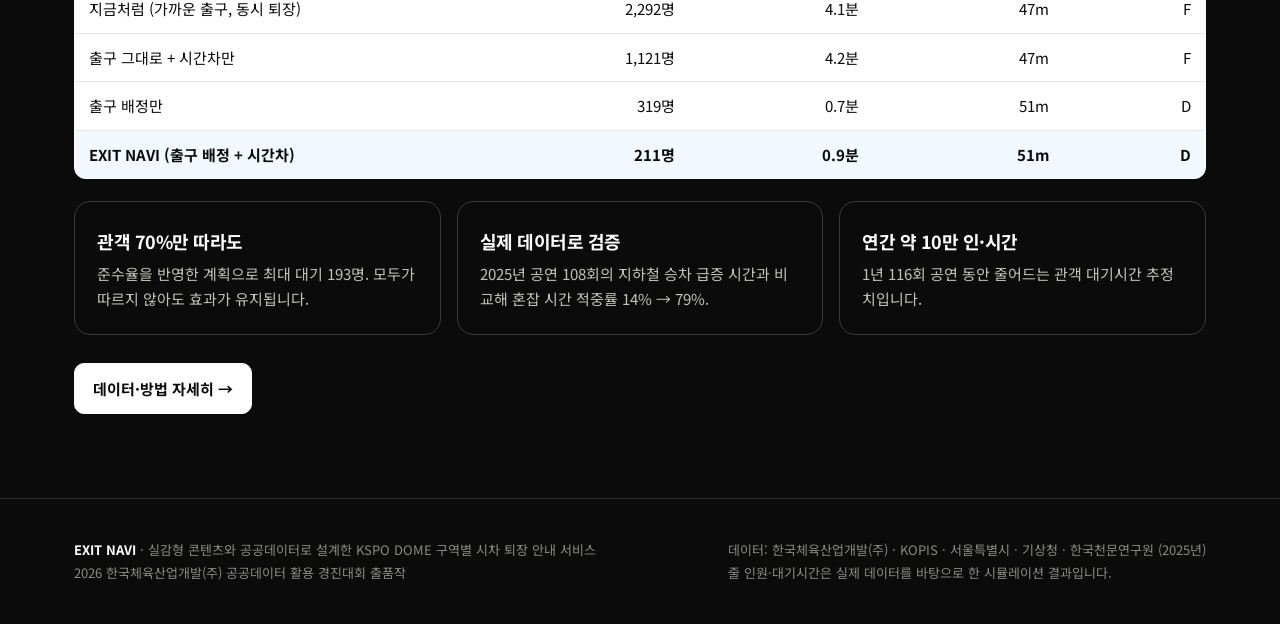
==== commit 4d9f1cb8: "fix: 일관성 검사" ====
--- a/index.html
+++ b/index.html
@@ -122,7 +122,7 @@
     <p class="lead">출구 안내를 넘어 비상 대응·귀갓길·외국인 관객까지 같은 데이터로 이어집니다.</p>
     <div class="cards">
       <a class="card" href="operator.html"><span class="n">비상 모드</span><h3>출구가 막혀도 바로 재배정</h3><p>출구 1곳이 폐쇄되면 남은 8곳으로 다시 최적화합니다. 9개 출구 어느 곳이 막혀도 최대 줄 2,500명(F등급) → 170명 이하로 유지됩니다.</p><span class="go">비상 모드 열기 →</span></a>
-      <a class="card" href="find.html#z=18"><span class="n">귀갓길</span><h3>출구에서 지하철역까지</h3><p>귀가 관객의 47%가 지하철, 버스는 1% 미만입니다. 지하철 관객의 95%가 쓰는 올림픽공원역 기준으로 내 도착 시각과 역 도착 예보를 보여 줍니다.</p><span class="go">귀갓길 보기 →</span></a>
+      <a class="card" href="find.html#z=18"><span class="n">귀갓길</span><h3>출구에서 지하철역까지</h3><p>귀가 관객의 47%가 지하철, 자가용 약 4~16%, 버스는 1% 미만입니다. 올림픽공원역 도착 시각과 역 도착 예보를, 차로 왔다면 주차장 출차가 붐비는 시각과 덜 막히는 출구를 보여 줍니다.</p><span class="go">귀갓길 보기 →</span></a>
       <a class="card" href="forecast.html"><span class="n">혼잡 계산기</span><h3>공연과 관객 수를 고르면 바로 계산</h3><p>2026년 11월~2027년 2월에 발표된 KSPO DOME 공연 25회 중 하나를 고르고 관객 수(실제 판매 좌석)를 정하면, 혼잡 등급·지금처럼 vs EXIT NAVI 최대 줄·퇴장 시각·추천 계획이 나옵니다.</p><span class="go">계산해 보기 →</span></a>
       <a class="card" href="find.html#z=W2"><span class="n">교통약자</span><h3>휠체어석은 먼저, 계단 없이</h3><p>2층 C블록 뒤편 장애인석 82석은 같은 층 2-2문으로 종료 직후 우선 퇴장합니다. 약 1분 안에 건물 밖, 기존보다 약 20분 빨라요.</p><span class="go">우선 퇴장 보기 →</span></a>
       <a class="card" href="operator.html"><span class="n">다국어 · 음성</span><h3>4개 언어 안내 방송</h3><p>한국어·영어·일본어·중국어 방송 문구를 자동으로 만들고, 버튼 하나로 실제 음성으로 들려줍니다.</p><span class="go">방송 들어 보기 →</span></a>
@@ -158,7 +158,7 @@
   </div>
 </section>
 
-<script src="js/tour.js?v=3"></script>
+<script src="js/tour.js?v=4"></script>
 <script>
 (function () {
   var T = window.EXIT_TOUR, short = ['지금처럼과 EXIT NAVI를 나란히 재생', '내 출구·음성·기다림 보상 카드', '전광판 신호등과 비상 모드', '공연·관객 수로 혼잡 계산', '공공데이터와 계산 과정'];
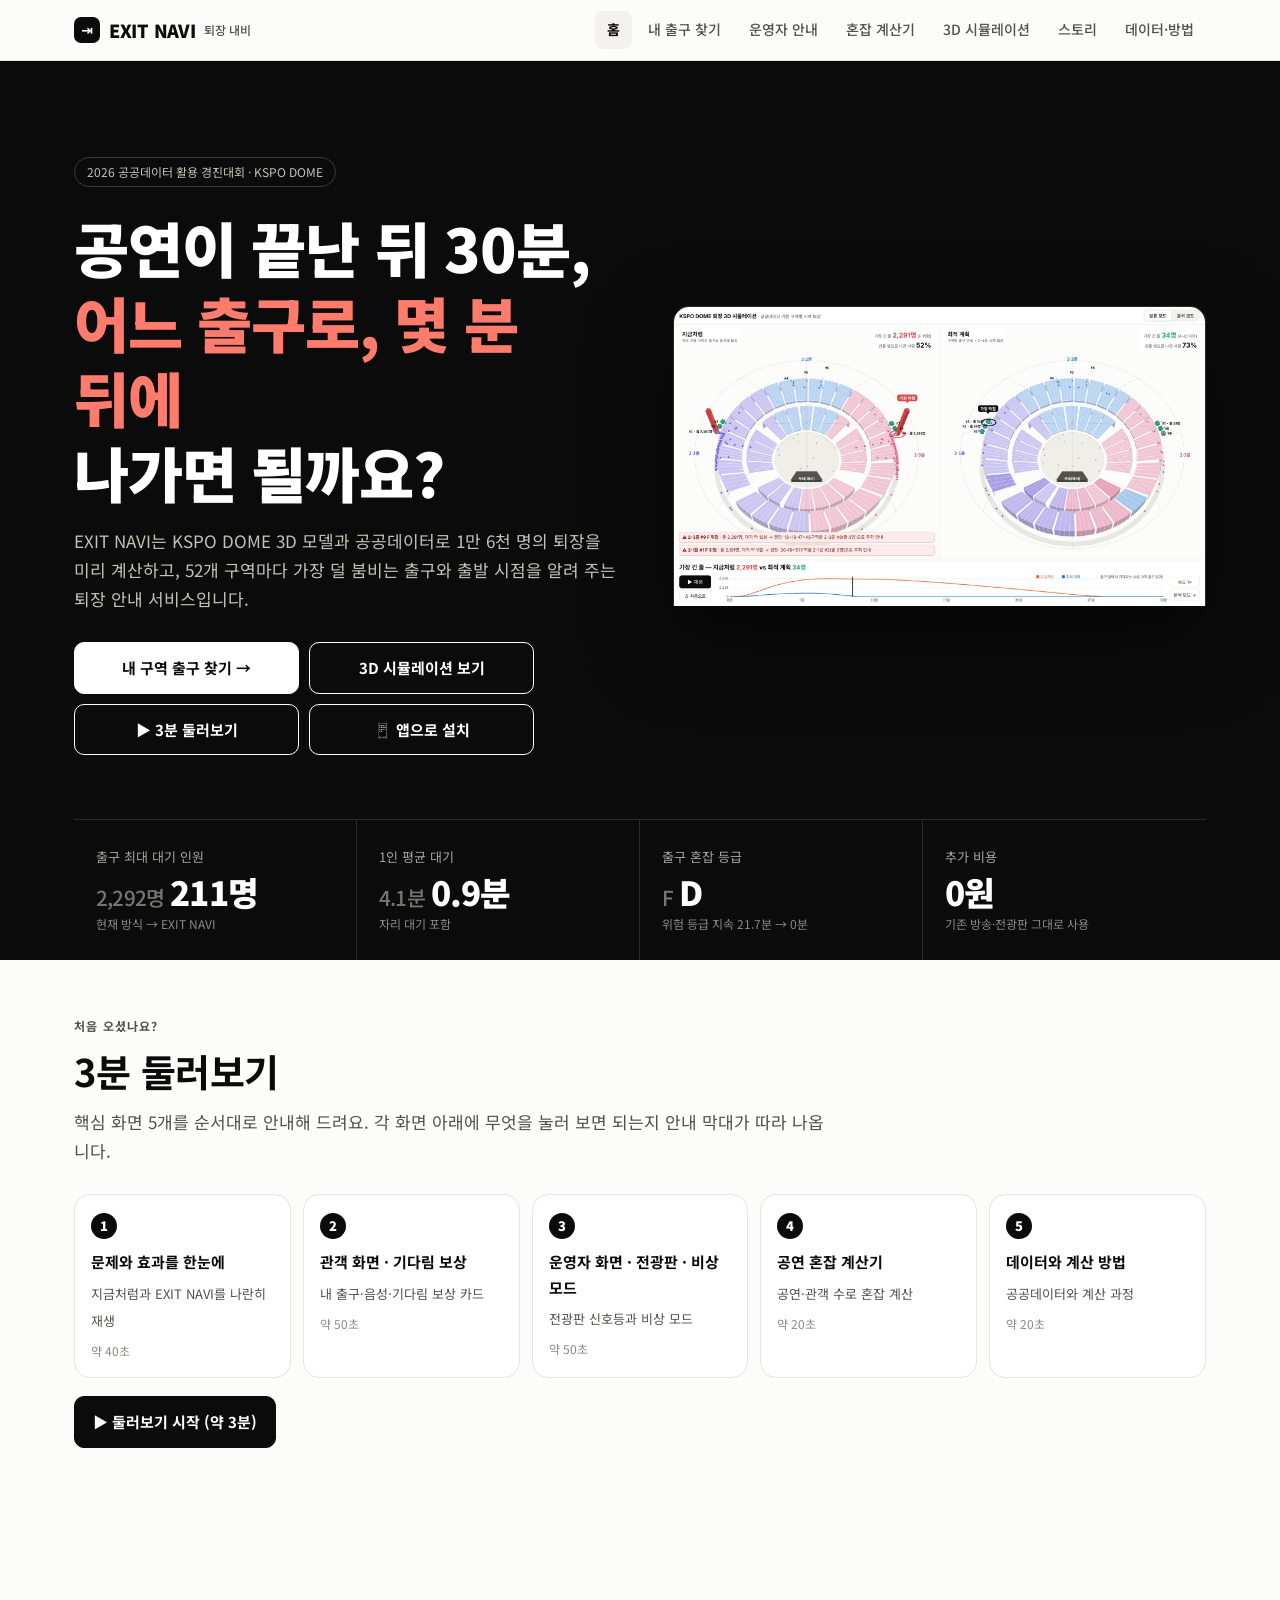
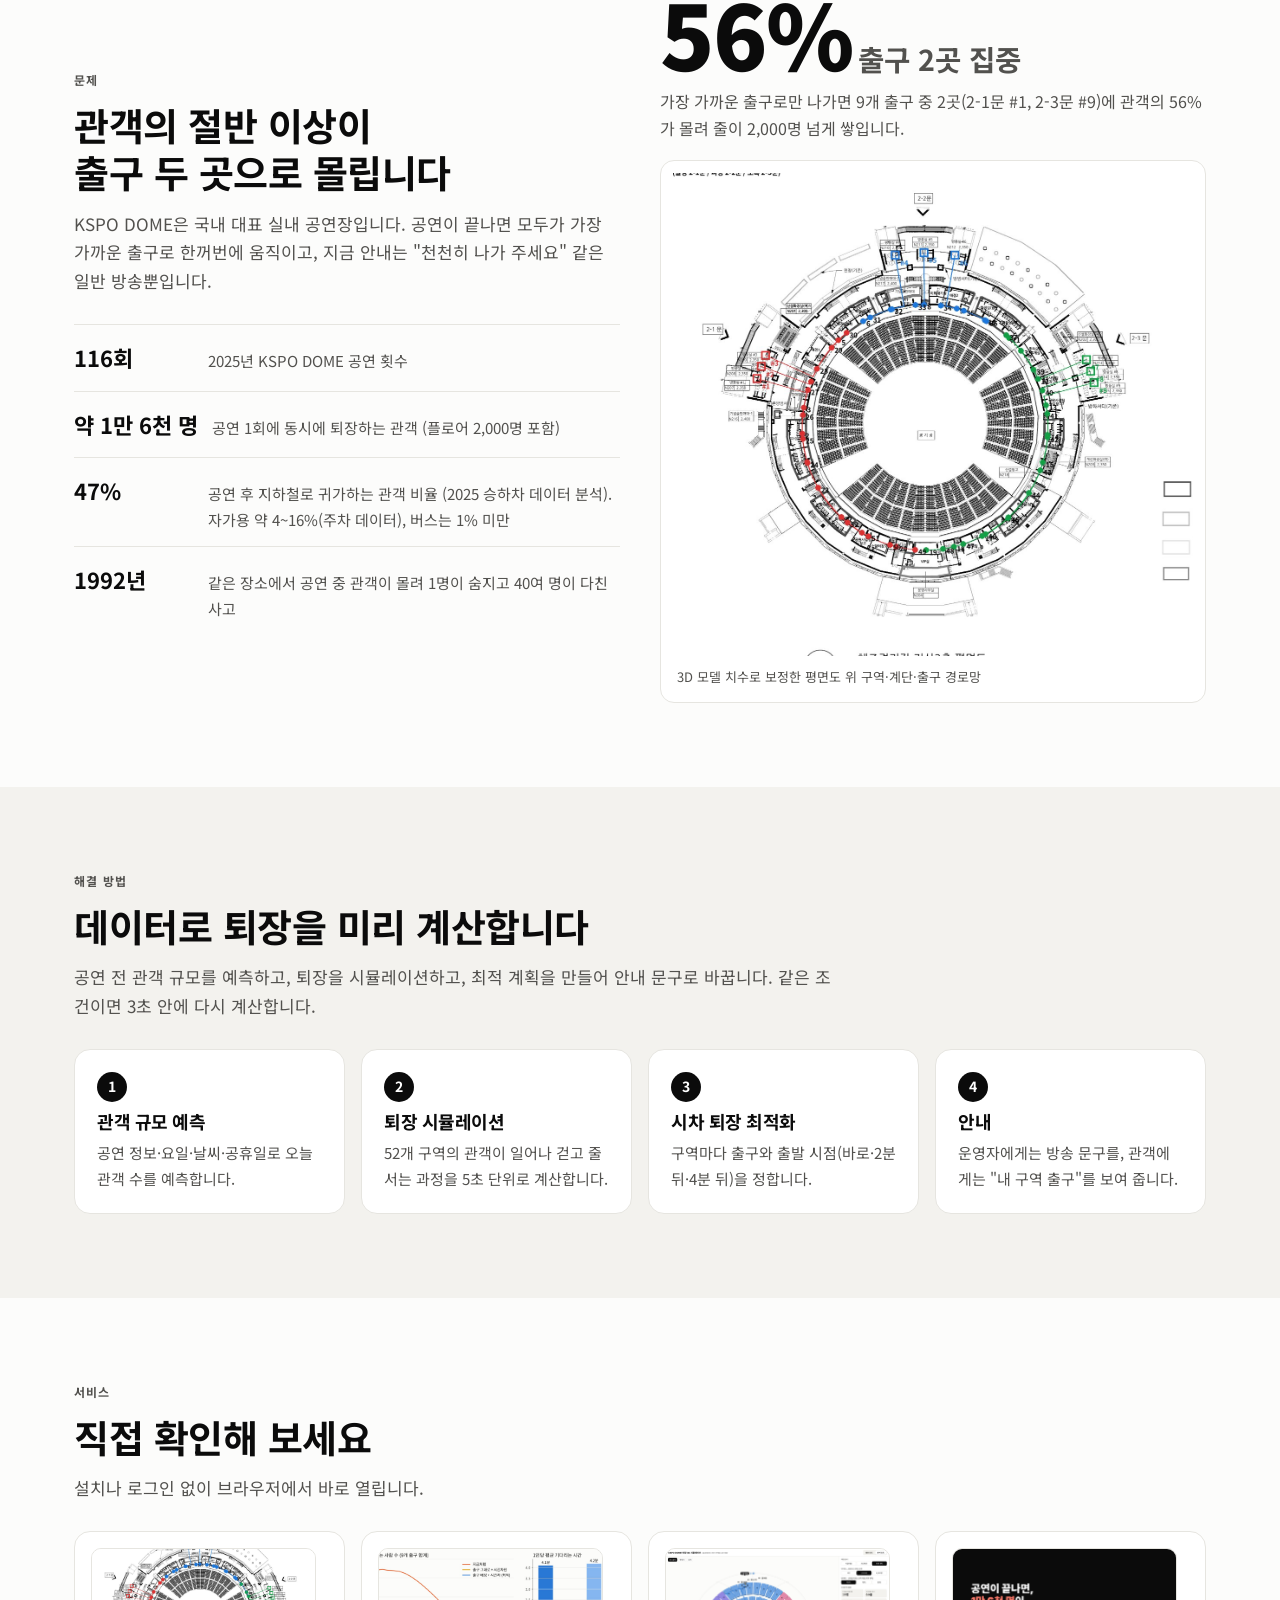
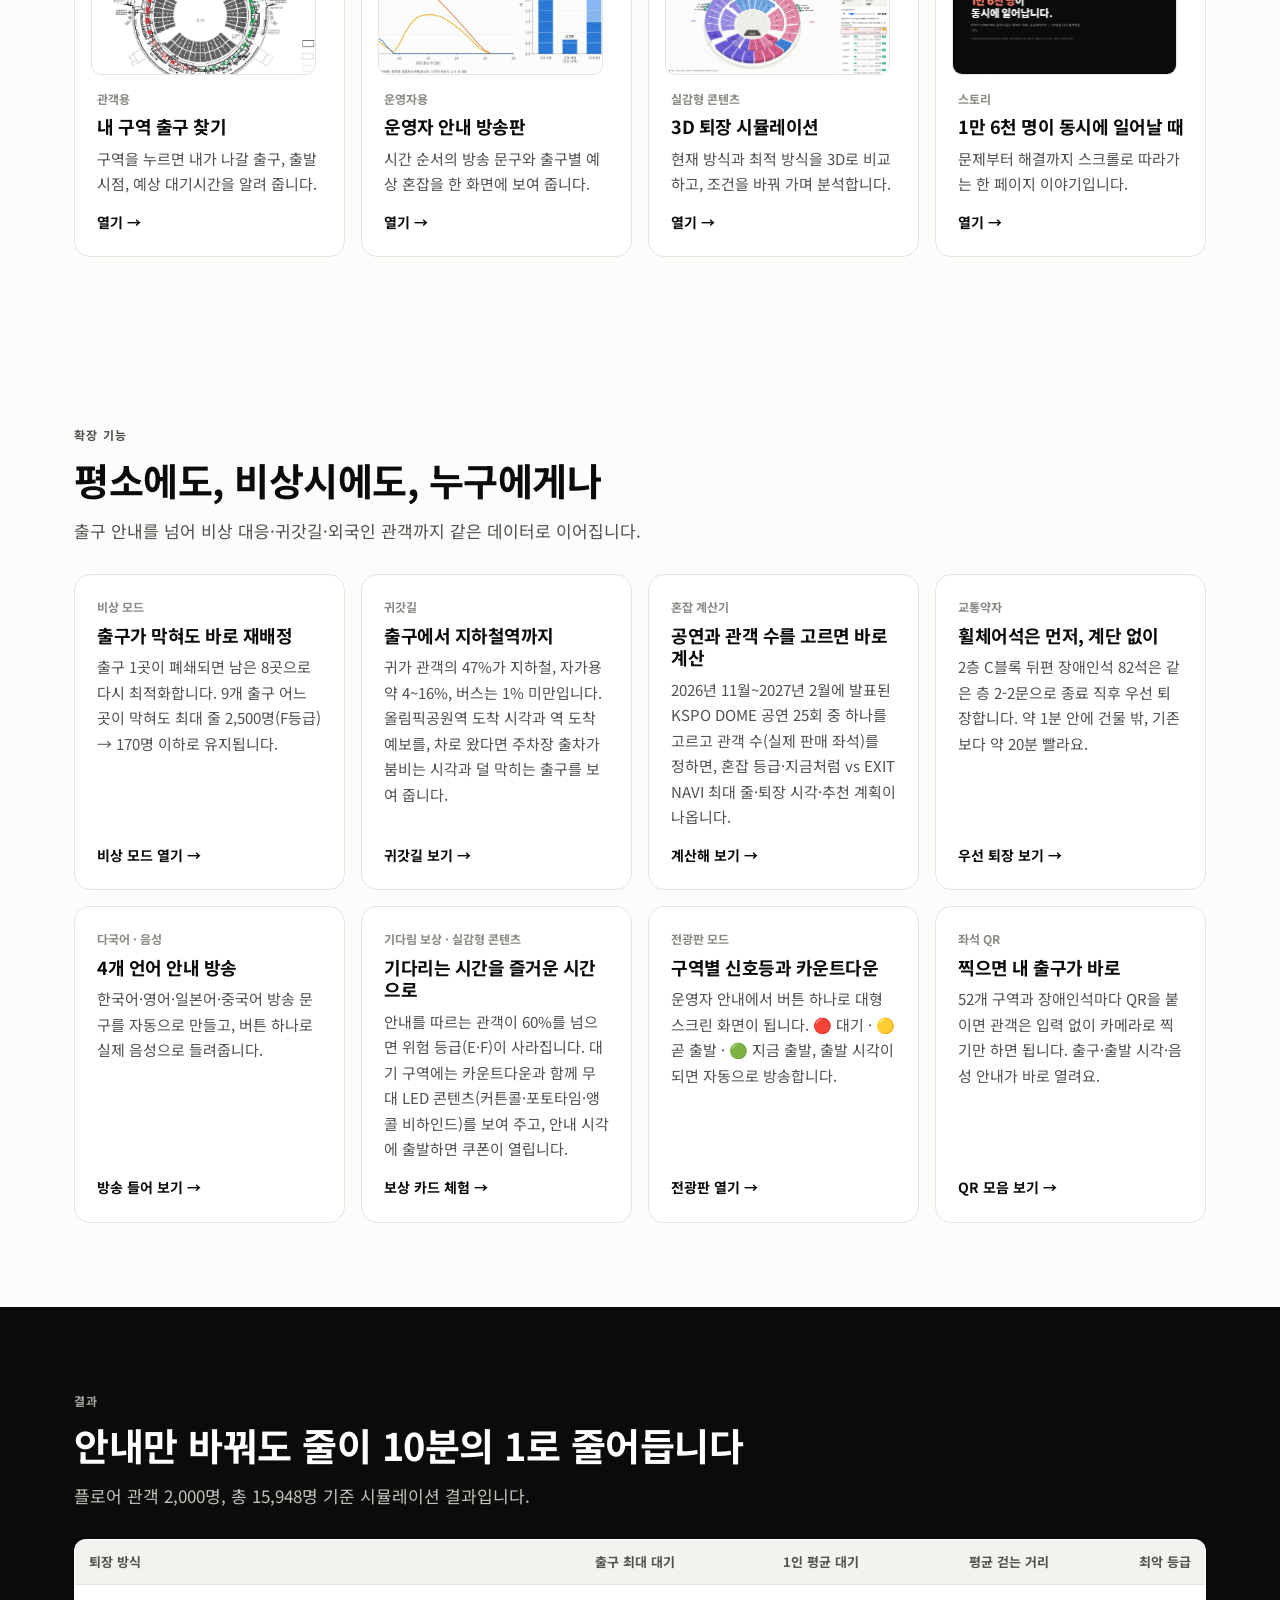
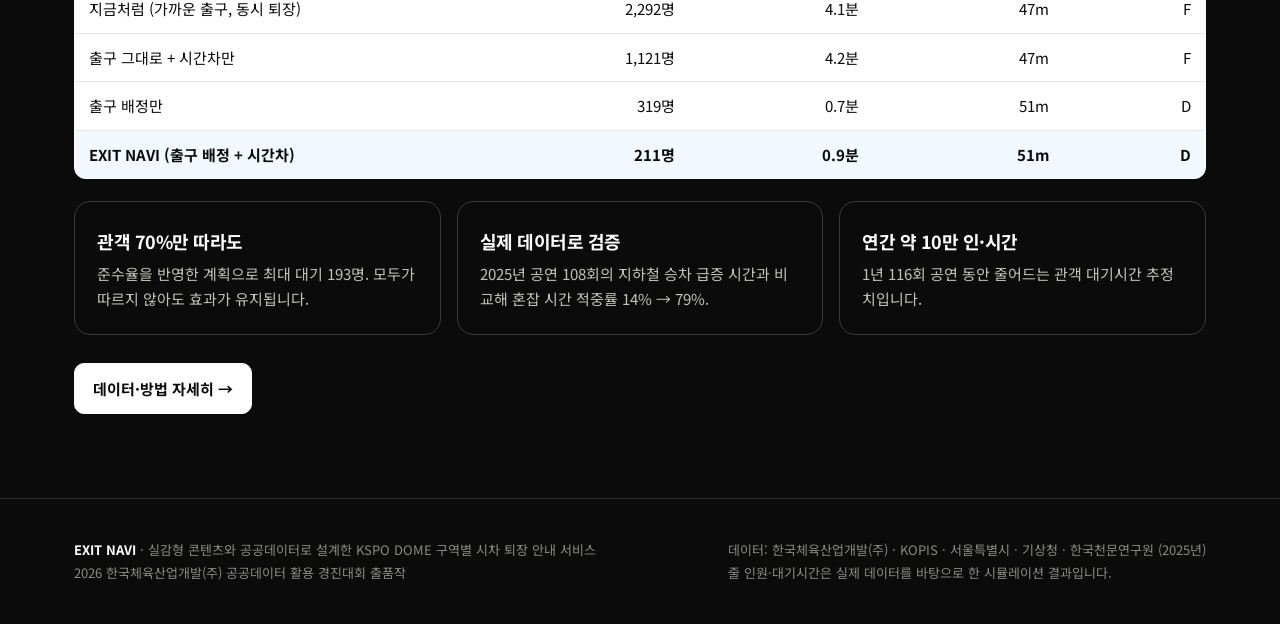
==== commit e364bce8: "fix: index 원래대로" ====
--- a/index.html
+++ b/index.html
@@ -27,6 +27,7 @@
 .tour em{display:block;font-style:normal;font-size:12px;color:var(--ink3);margin-top:8px}
 @media(max-width:960px){.tour{grid-template-columns:1fr 1fr}}
 @media(max-width:560px){.tour{grid-template-columns:1fr}}
+.hero h1,.hero p{word-break:keep-all}.hero .btn{white-space:nowrap;justify-content:center;text-align:center}@media(min-width:420px){.hero .btns{display:grid;grid-template-columns:1fr 1fr;max-width:460px}}
 </style>
 </head>
 <body>
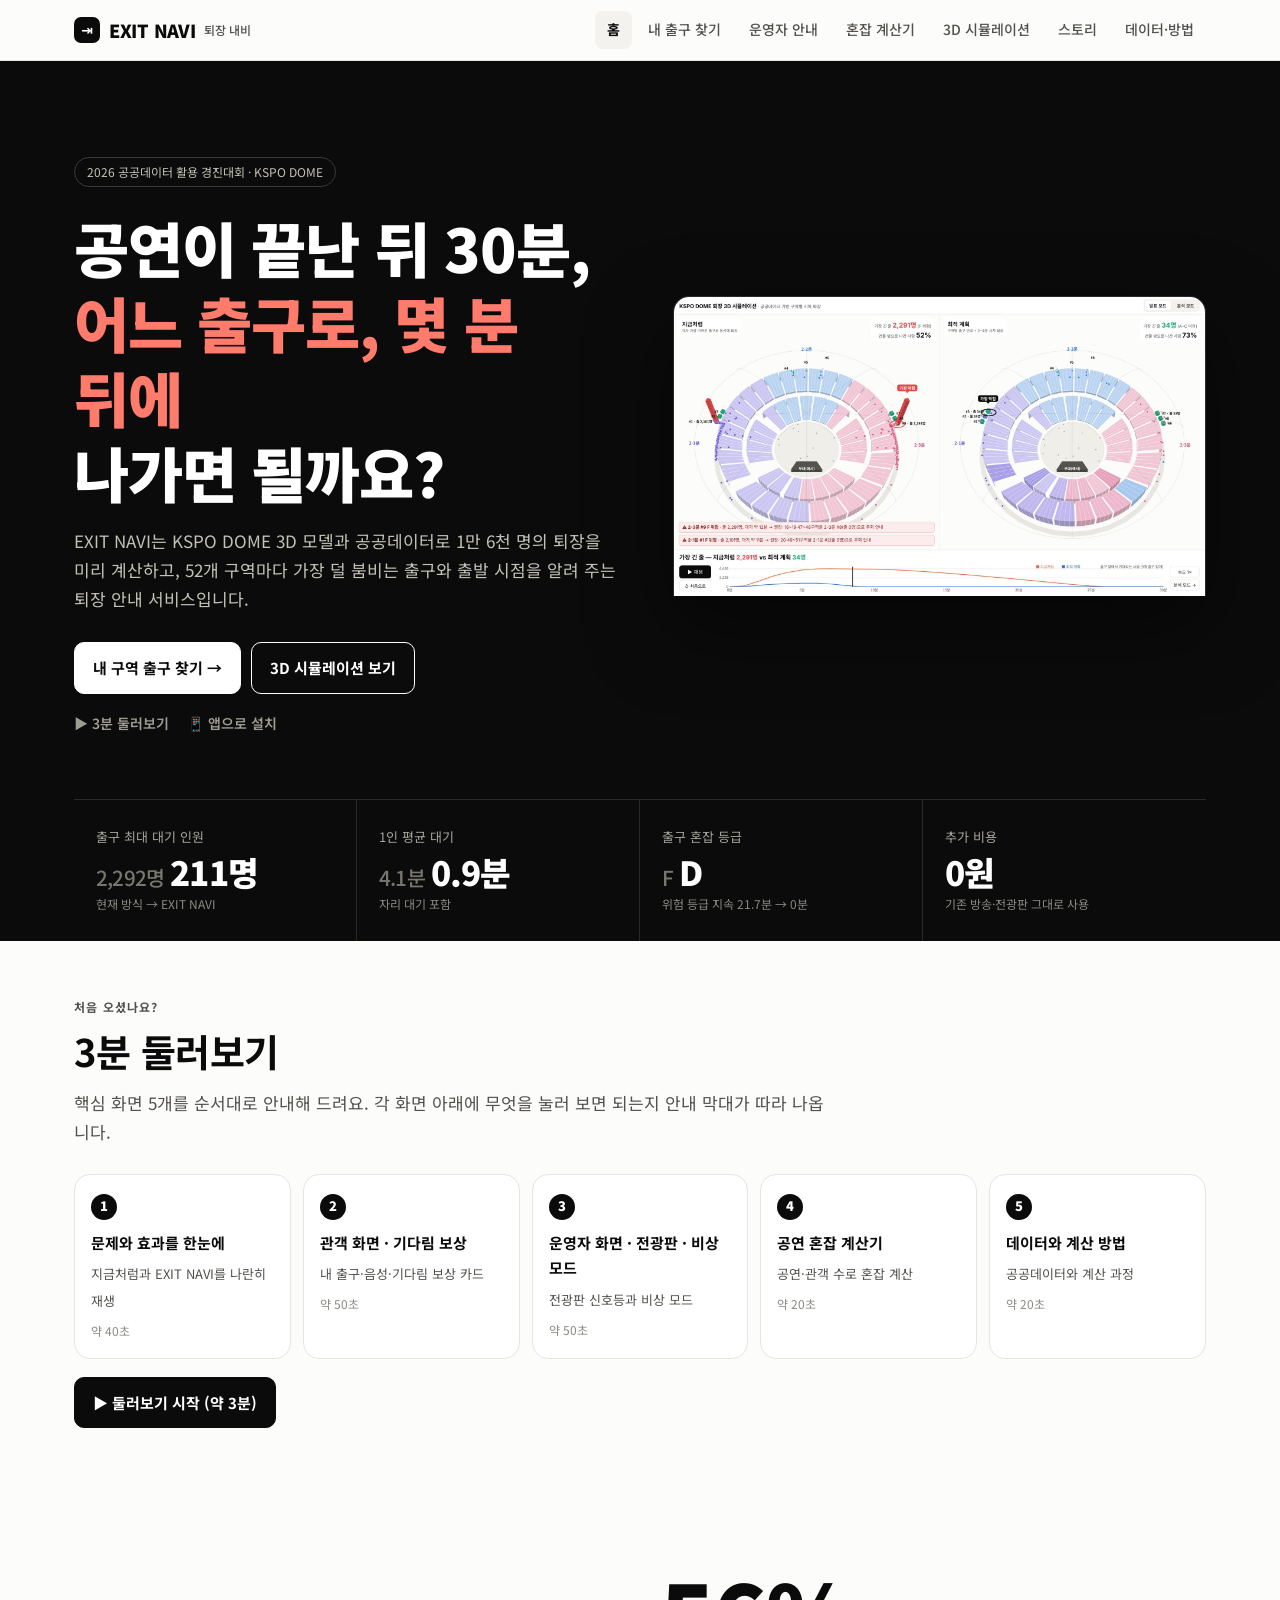
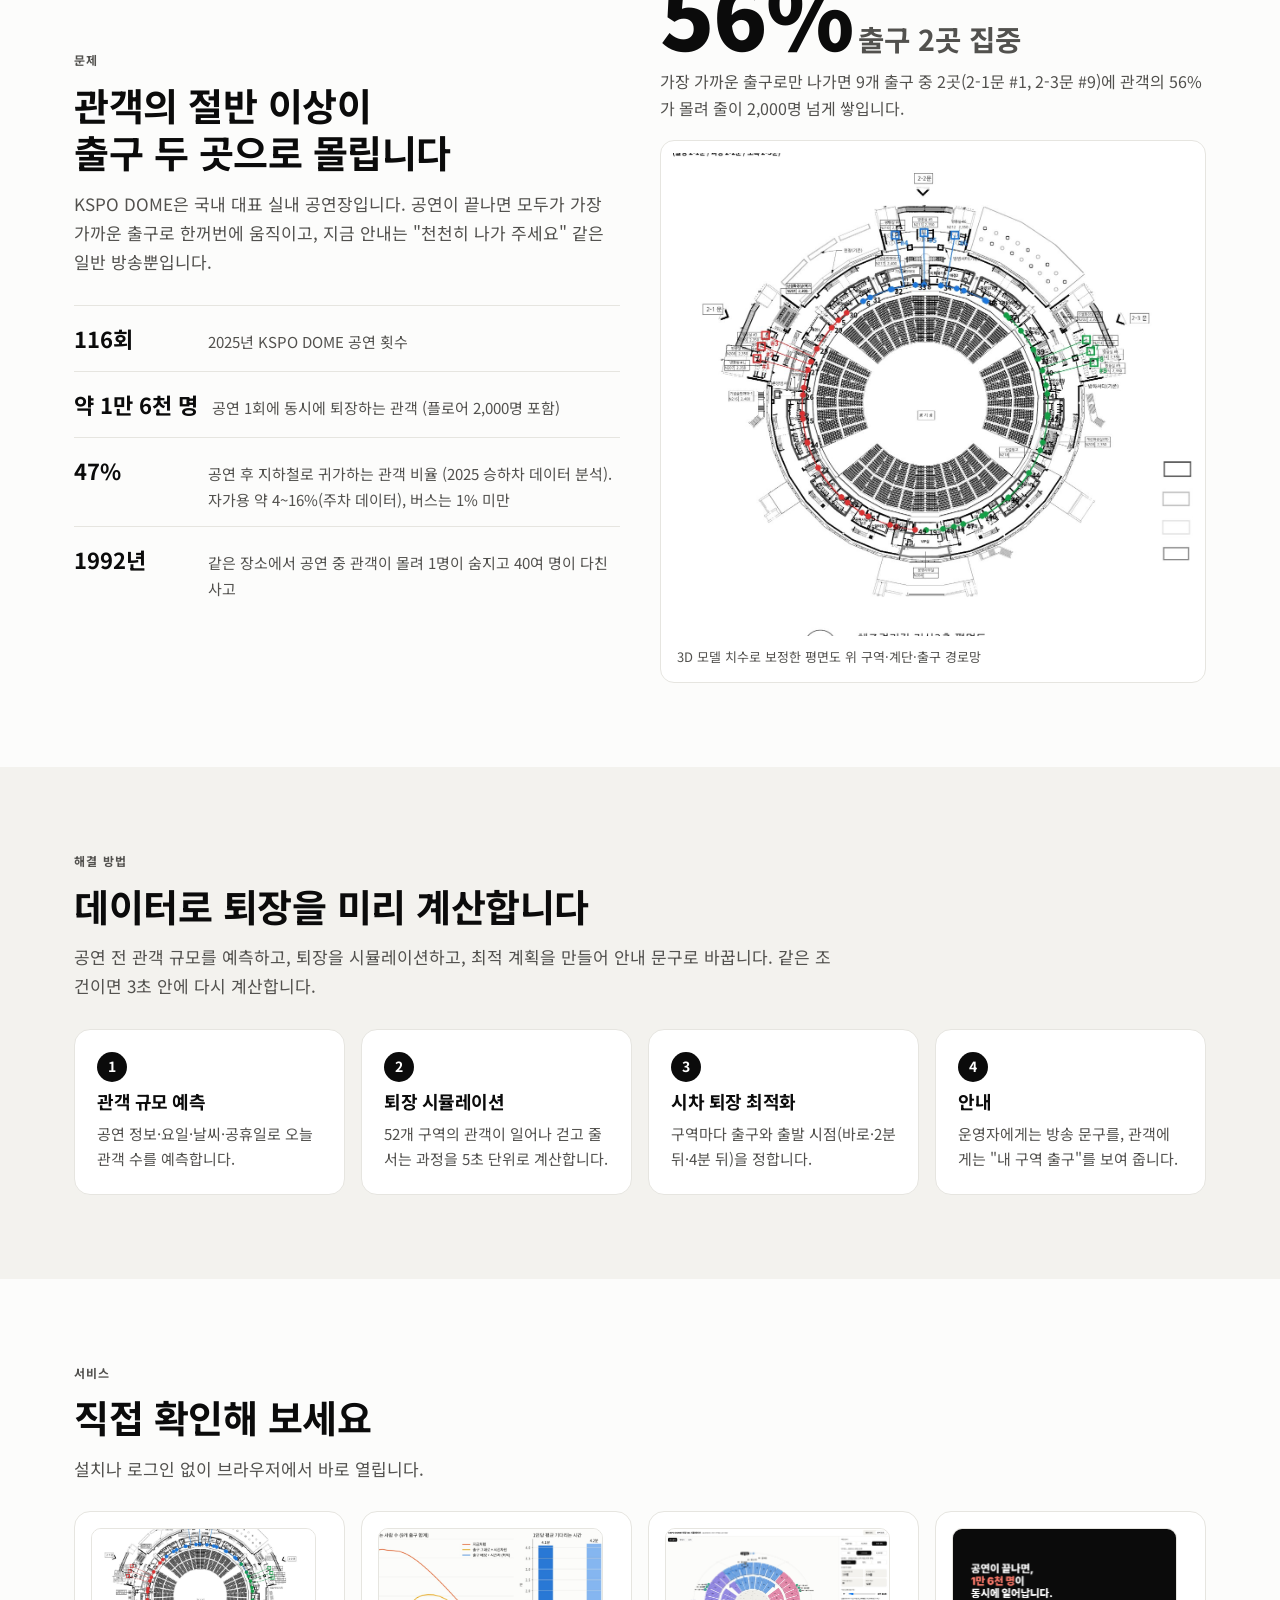
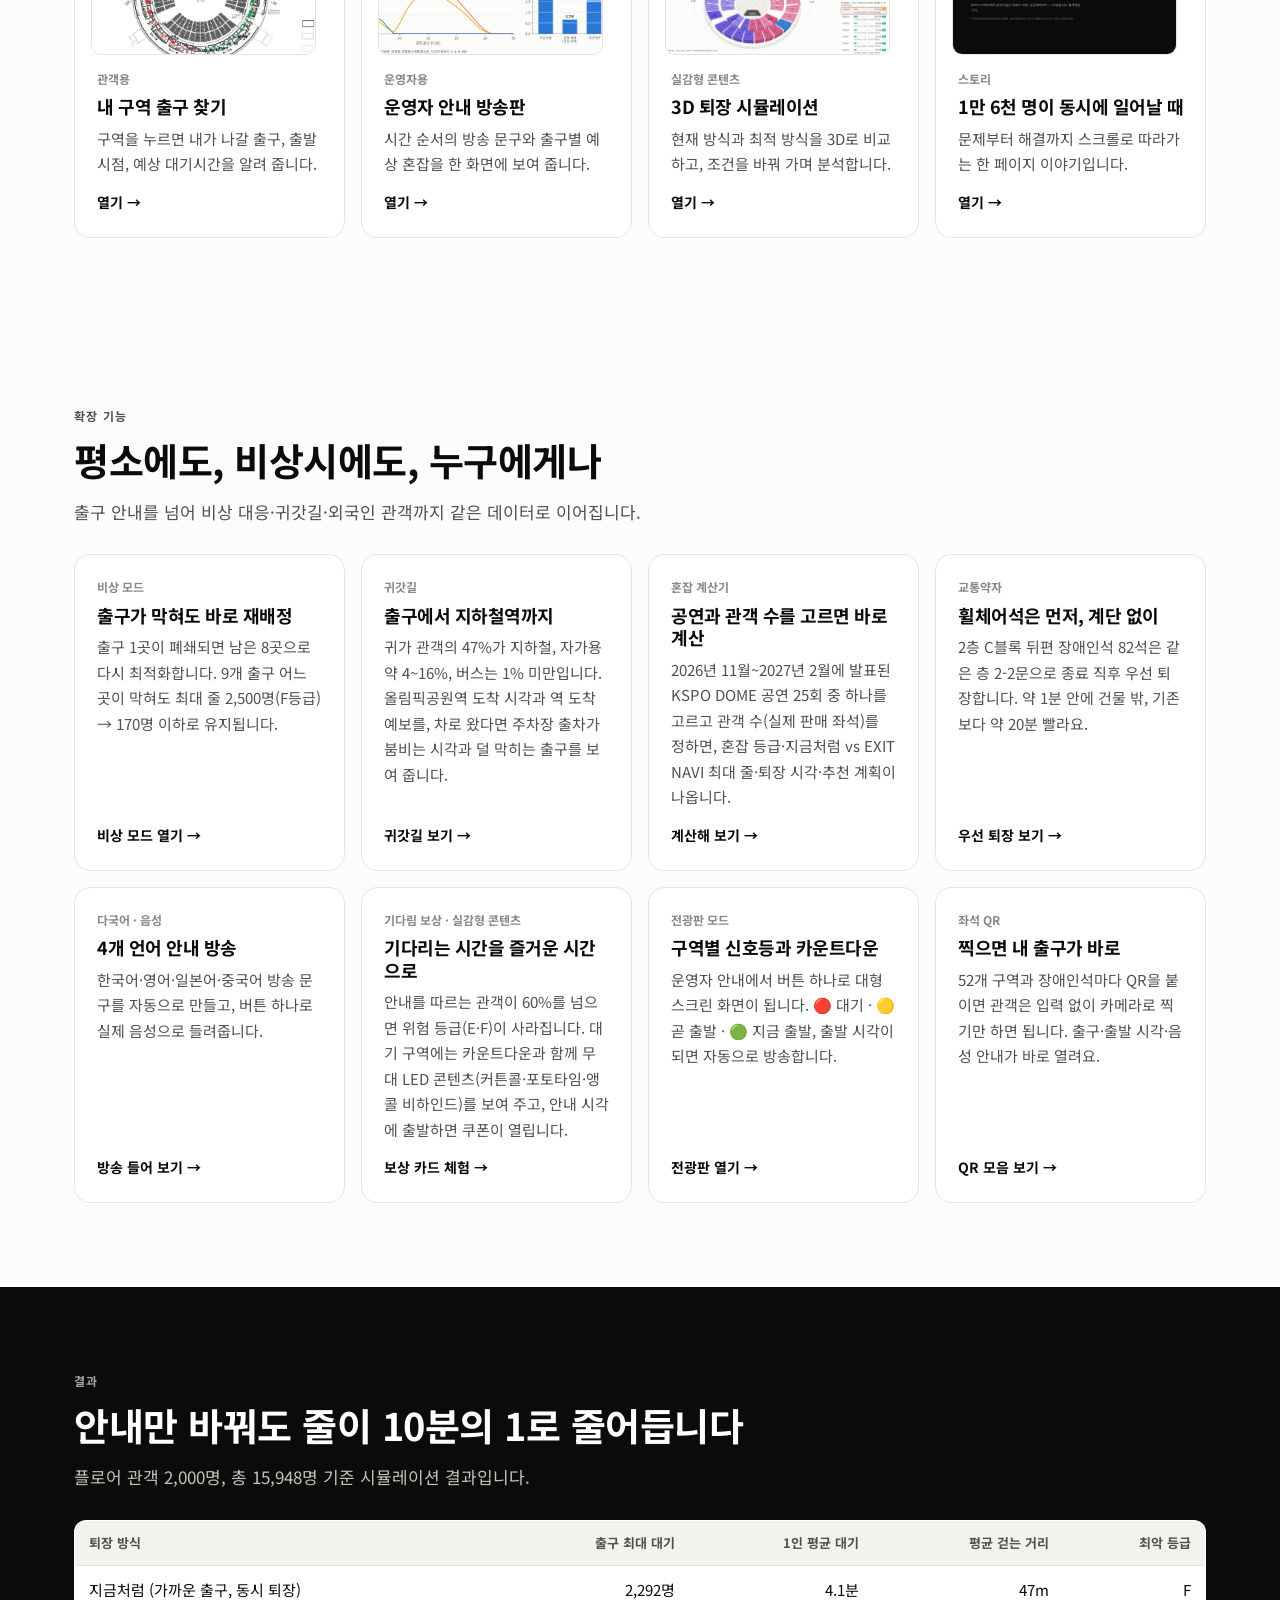
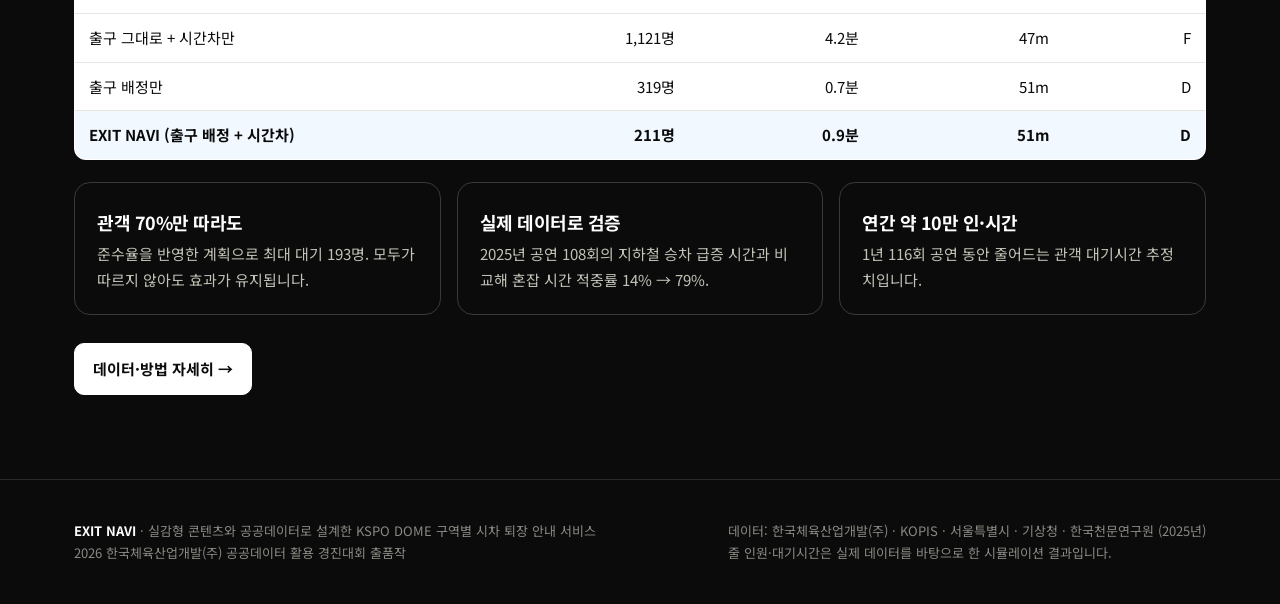
==== commit 78dc2f6c: "fix: again" ====
--- a/index.html
+++ b/index.html
@@ -27,7 +27,7 @@
 .tour em{display:block;font-style:normal;font-size:12px;color:var(--ink3);margin-top:8px}
 @media(max-width:960px){.tour{grid-template-columns:1fr 1fr}}
 @media(max-width:560px){.tour{grid-template-columns:1fr}}
-.hero h1,.hero p{word-break:keep-all}.hero .btn{white-space:nowrap;justify-content:center;text-align:center}@media(min-width:420px){.hero .btns{display:grid;grid-template-columns:1fr 1fr;max-width:460px}}
+.hero h1,.hero p{word-break:keep-all}.hero .sub{margin-top:18px;display:flex;gap:18px;font-size:14px}.hero .sub a{color:#9e9d94;font-weight:600;text-decoration:none}.hero .sub a:hover{color:#fff}
 </style>
 </head>
 <body>
@@ -42,9 +42,8 @@
         <div class="btns">
           <a class="btn light" href="find.html">내 구역 출구 찾기 →</a>
           <a class="btn ghost" href="sim.html">3D 시뮬레이션 보기</a>
-          <a class="btn ghost" href="#tour">▶ 3분 둘러보기</a>
-          <a class="btn ghost" href="#" data-install>📱 앱으로 설치</a>
         </div>
+        <div class="sub"><a href="#tour">▶ 3분 둘러보기</a><a href="#" data-install>📱 앱으로 설치</a></div>
       </div>
       <div class="shot"><img src="img/pres.jpg" alt="EXIT NAVI 3D 시뮬레이션 발표 모드: 현재 방식과 최적 방식을 나란히 비교한 화면"></div>
     </div>
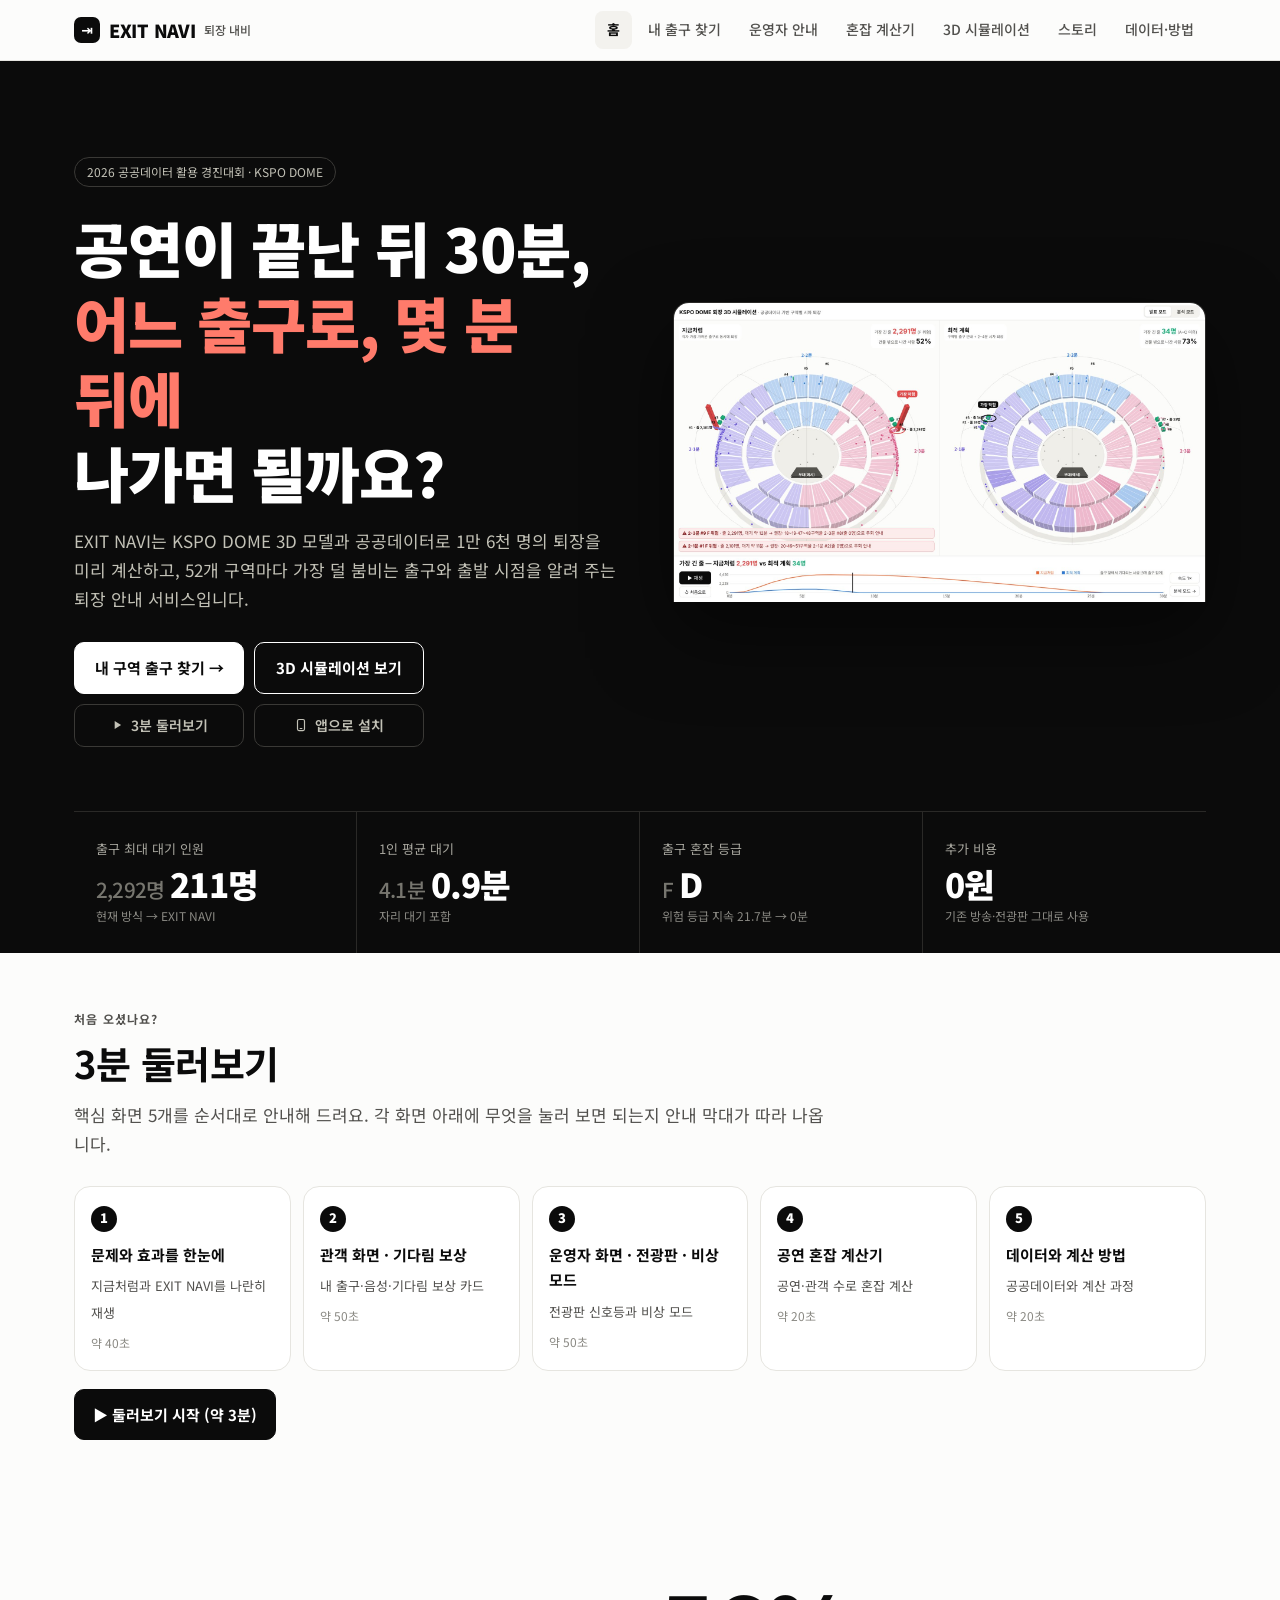
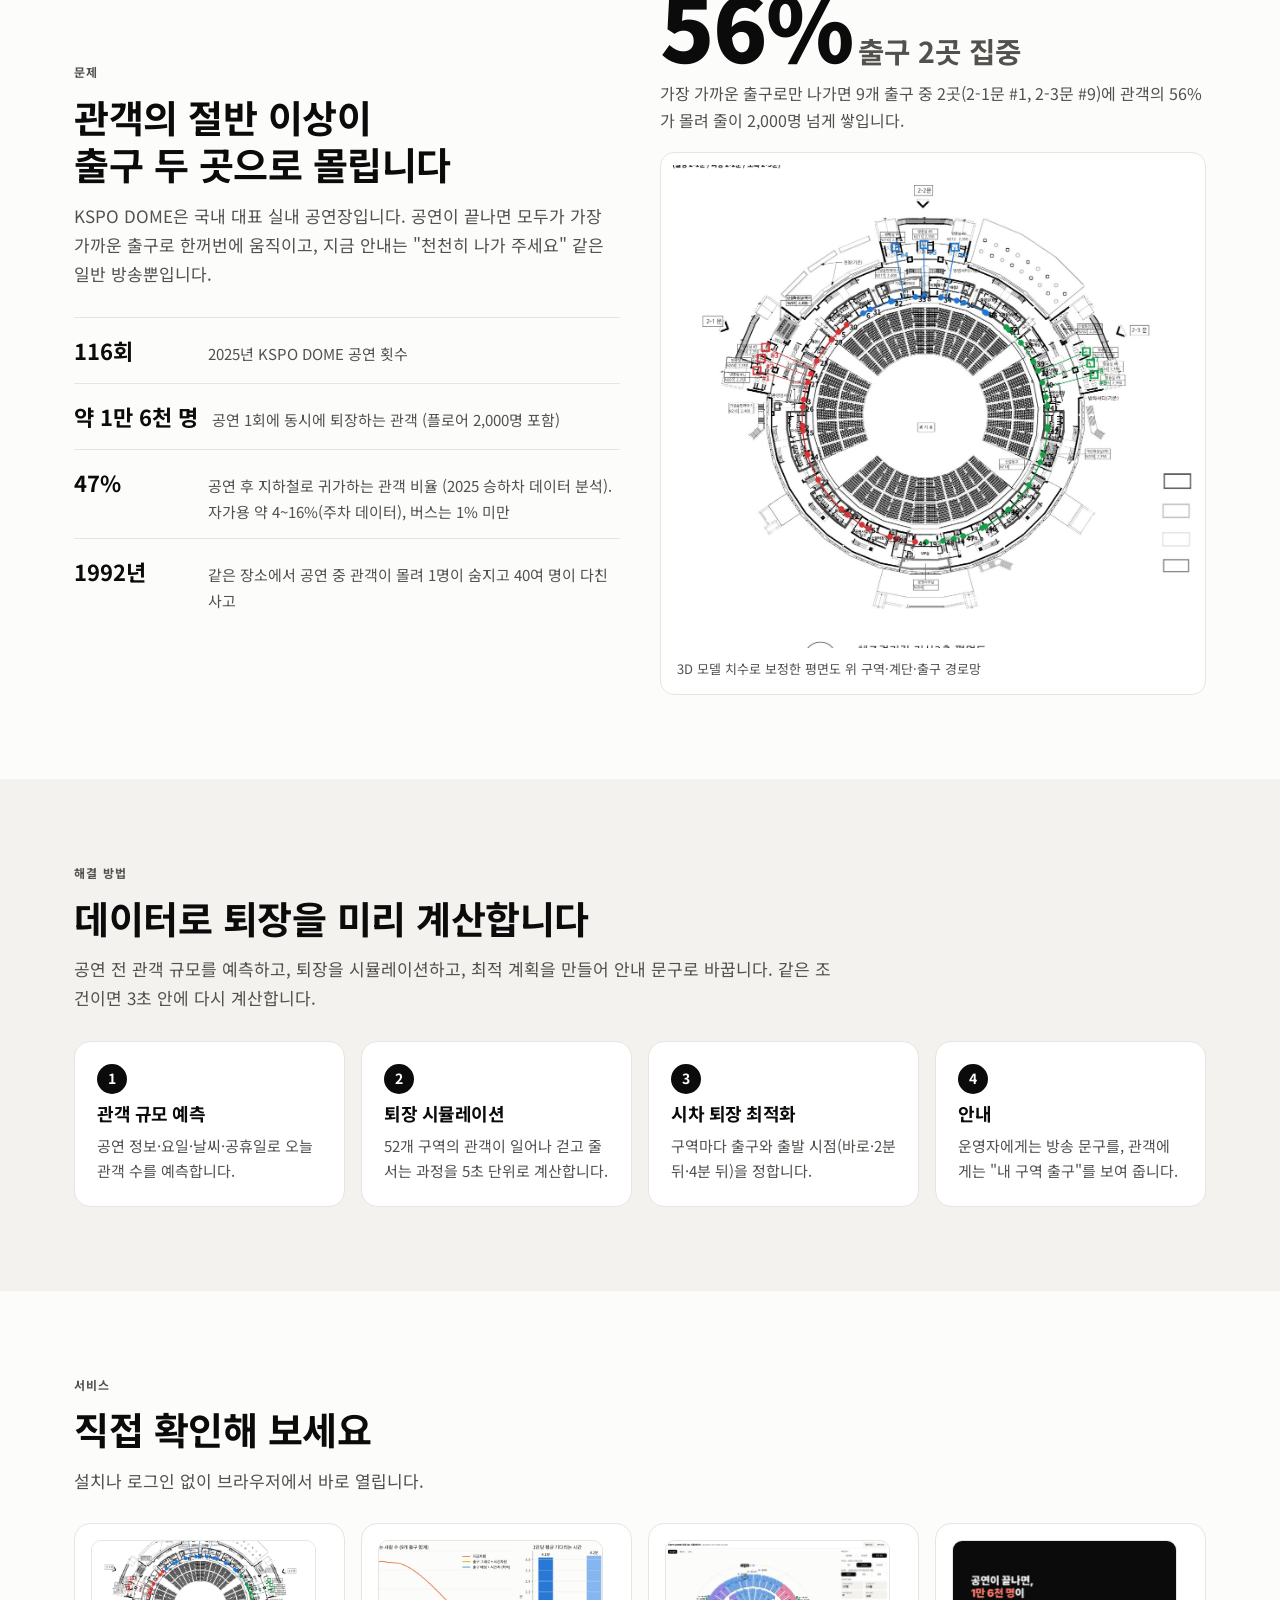
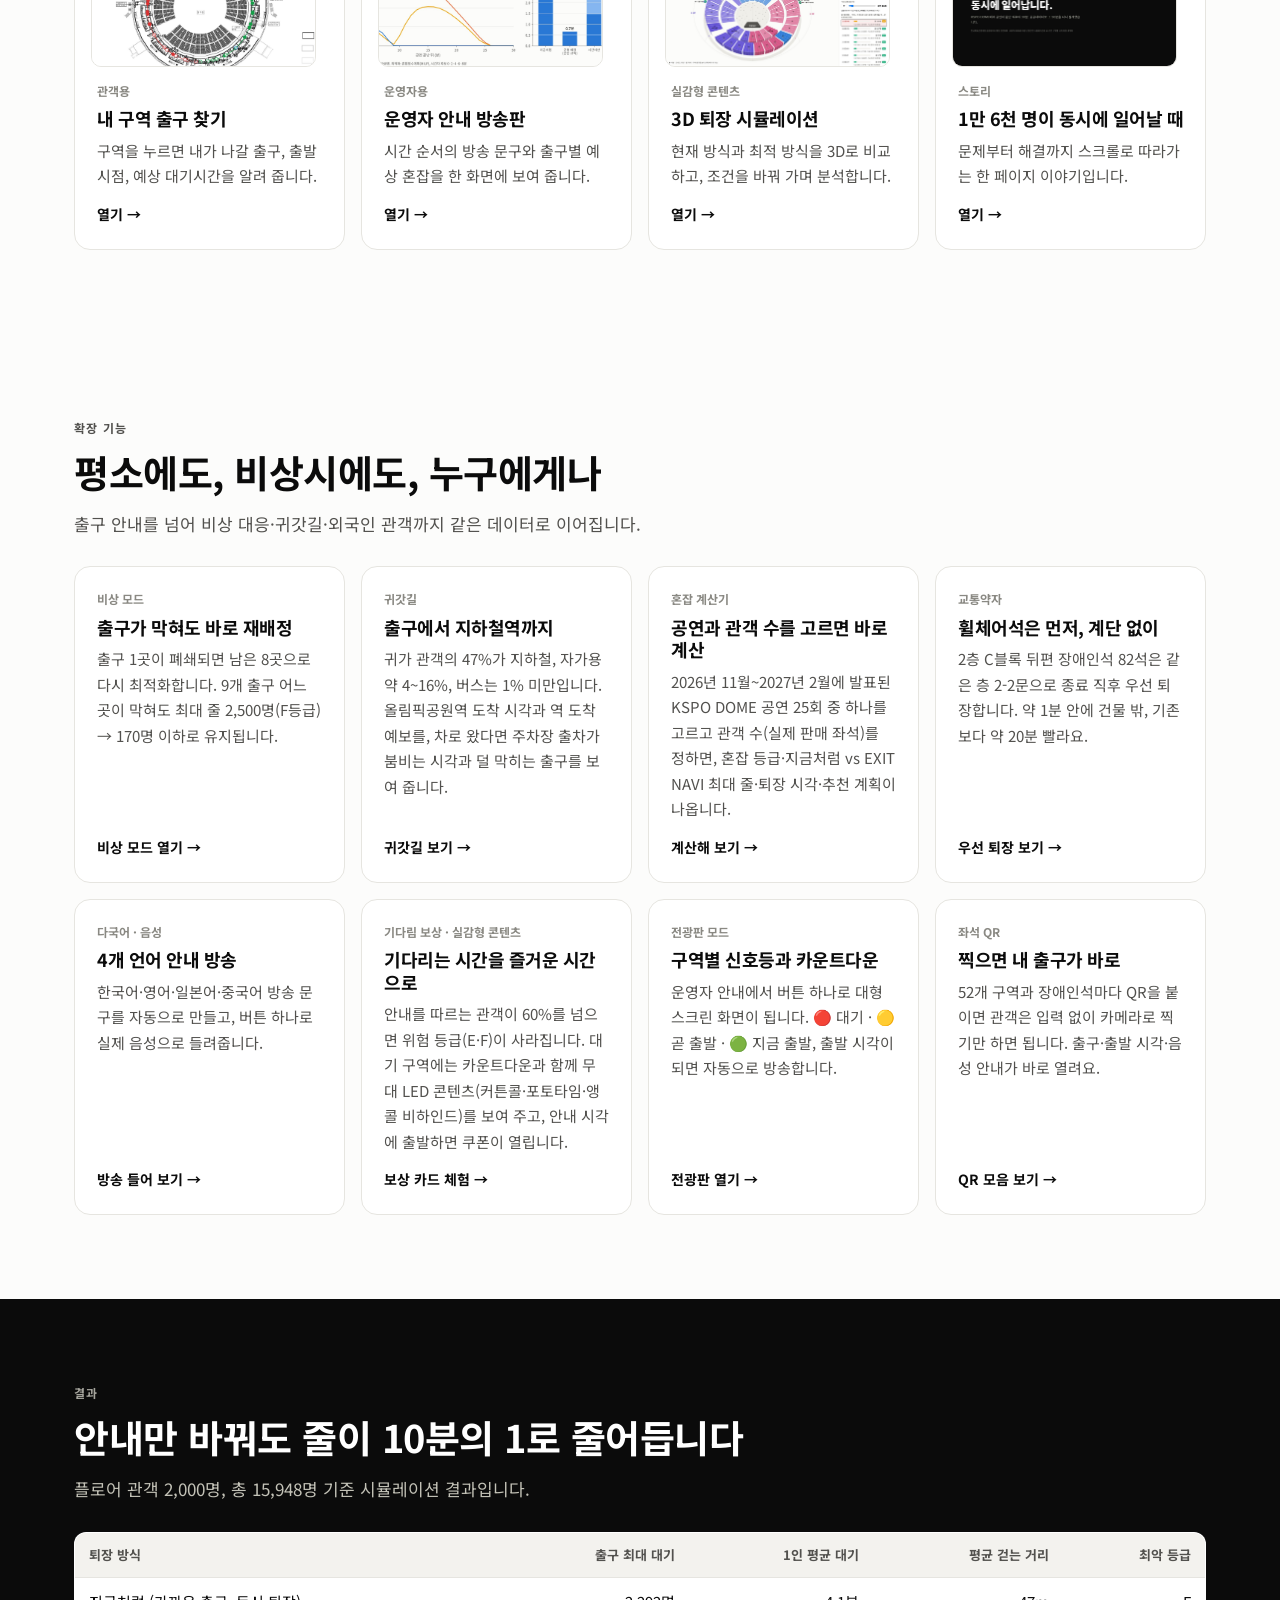
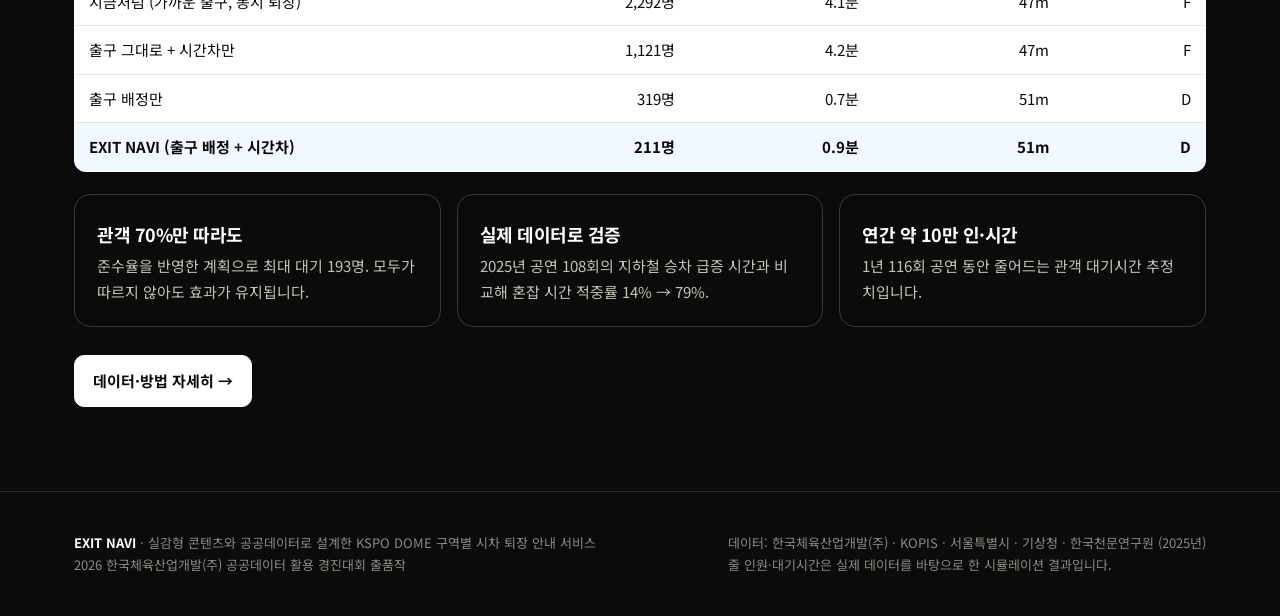
==== commit d52b1a19: "fix: index 수정 again" ====
--- a/index.html
+++ b/index.html
@@ -27,7 +27,7 @@
 .tour em{display:block;font-style:normal;font-size:12px;color:var(--ink3);margin-top:8px}
 @media(max-width:960px){.tour{grid-template-columns:1fr 1fr}}
 @media(max-width:560px){.tour{grid-template-columns:1fr}}
-.hero h1,.hero p{word-break:keep-all}.hero .sub{margin-top:18px;display:flex;gap:18px;font-size:14px}.hero .sub a{color:#9e9d94;font-weight:600;text-decoration:none}.hero .sub a:hover{color:#fff}
+.hero h1,.hero p{word-break:keep-all}.hero .btns{display:grid;grid-template-columns:1fr 1fr;gap:10px;max-width:350px}.hero .btn{justify-content:center;text-align:center;white-space:nowrap}.hero .btn.mini{display:inline-flex;align-items:center;gap:7px;padding:9px 14px;font-size:14px;font-weight:600;color:#c3c2b7;border:1px solid #3a3936;background:transparent}.hero .btn.mini:hover{color:#fff;border-color:#8a897f}
 </style>
 </head>
 <body>
@@ -42,8 +42,9 @@
         <div class="btns">
           <a class="btn light" href="find.html">내 구역 출구 찾기 →</a>
           <a class="btn ghost" href="sim.html">3D 시뮬레이션 보기</a>
+          <a class="btn mini" href="#tour"><svg viewBox="0 0 24 24" width="14" height="14" aria-hidden="true"><path d="M8 5v14l11-7z" fill="currentColor"/></svg>3분 둘러보기</a>
+          <a class="btn mini" href="#" data-install><svg viewBox="0 0 24 24" width="14" height="14" aria-hidden="true"><rect x="6" y="2.5" width="12" height="19" rx="2.5" fill="none" stroke="currentColor" stroke-width="2"/><path d="M10.5 18h3" stroke="currentColor" stroke-width="2" stroke-linecap="round"/></svg>앱으로 설치</a>
         </div>
-        <div class="sub"><a href="#tour">▶ 3분 둘러보기</a><a href="#" data-install>📱 앱으로 설치</a></div>
       </div>
       <div class="shot"><img src="img/pres.jpg" alt="EXIT NAVI 3D 시뮬레이션 발표 모드: 현재 방식과 최적 방식을 나란히 비교한 화면"></div>
     </div>
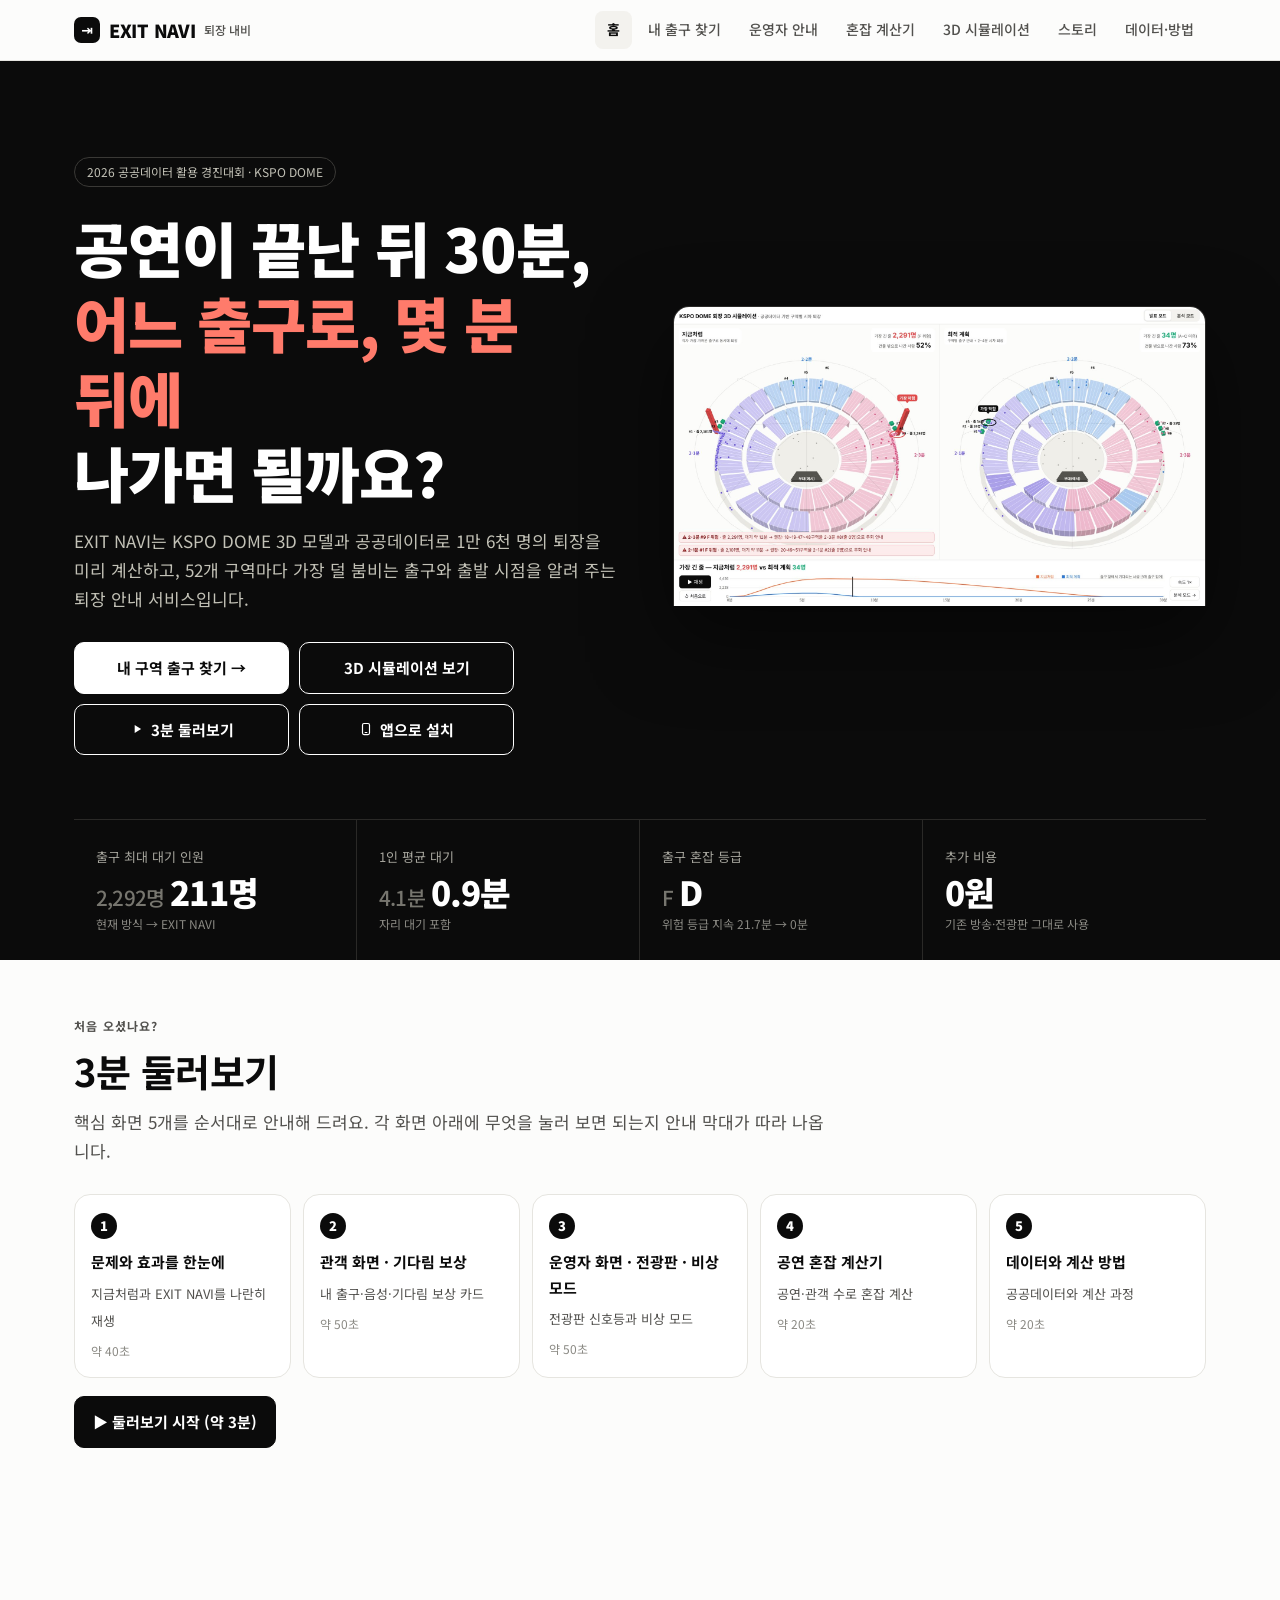
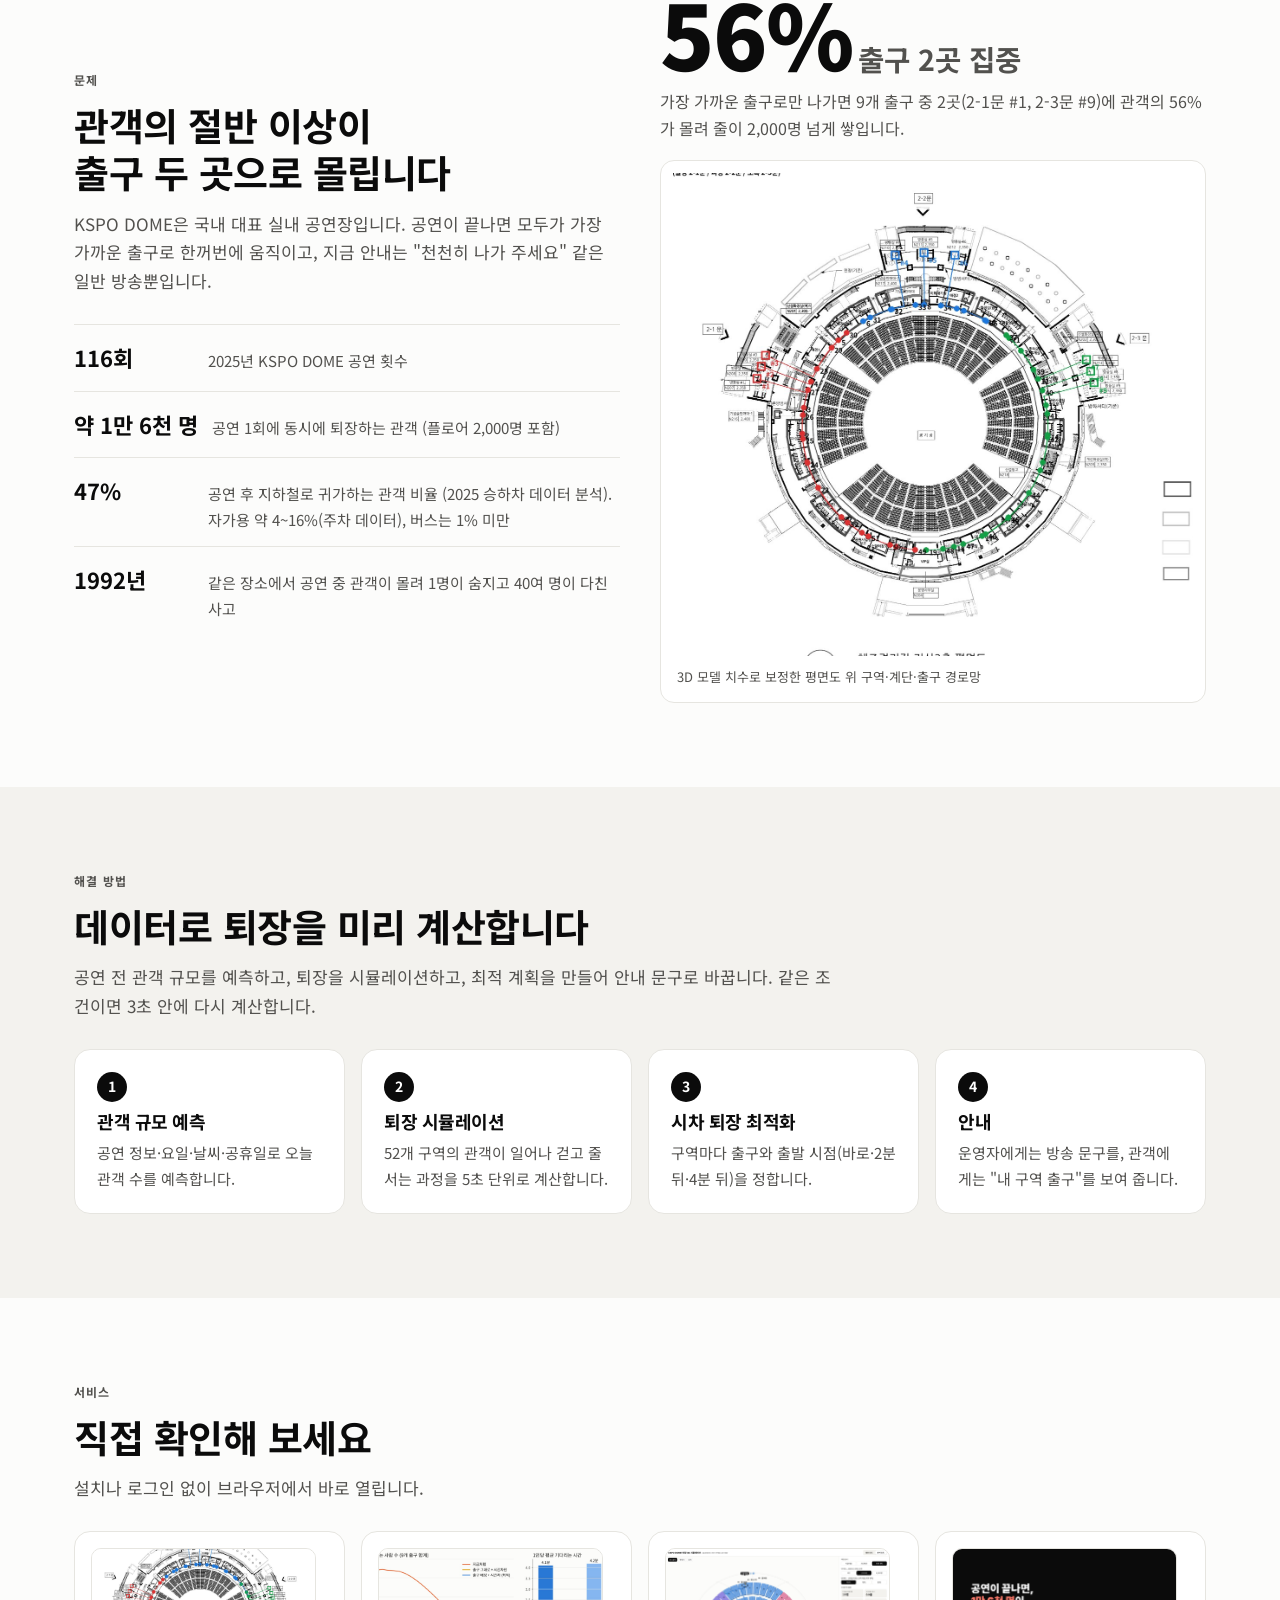
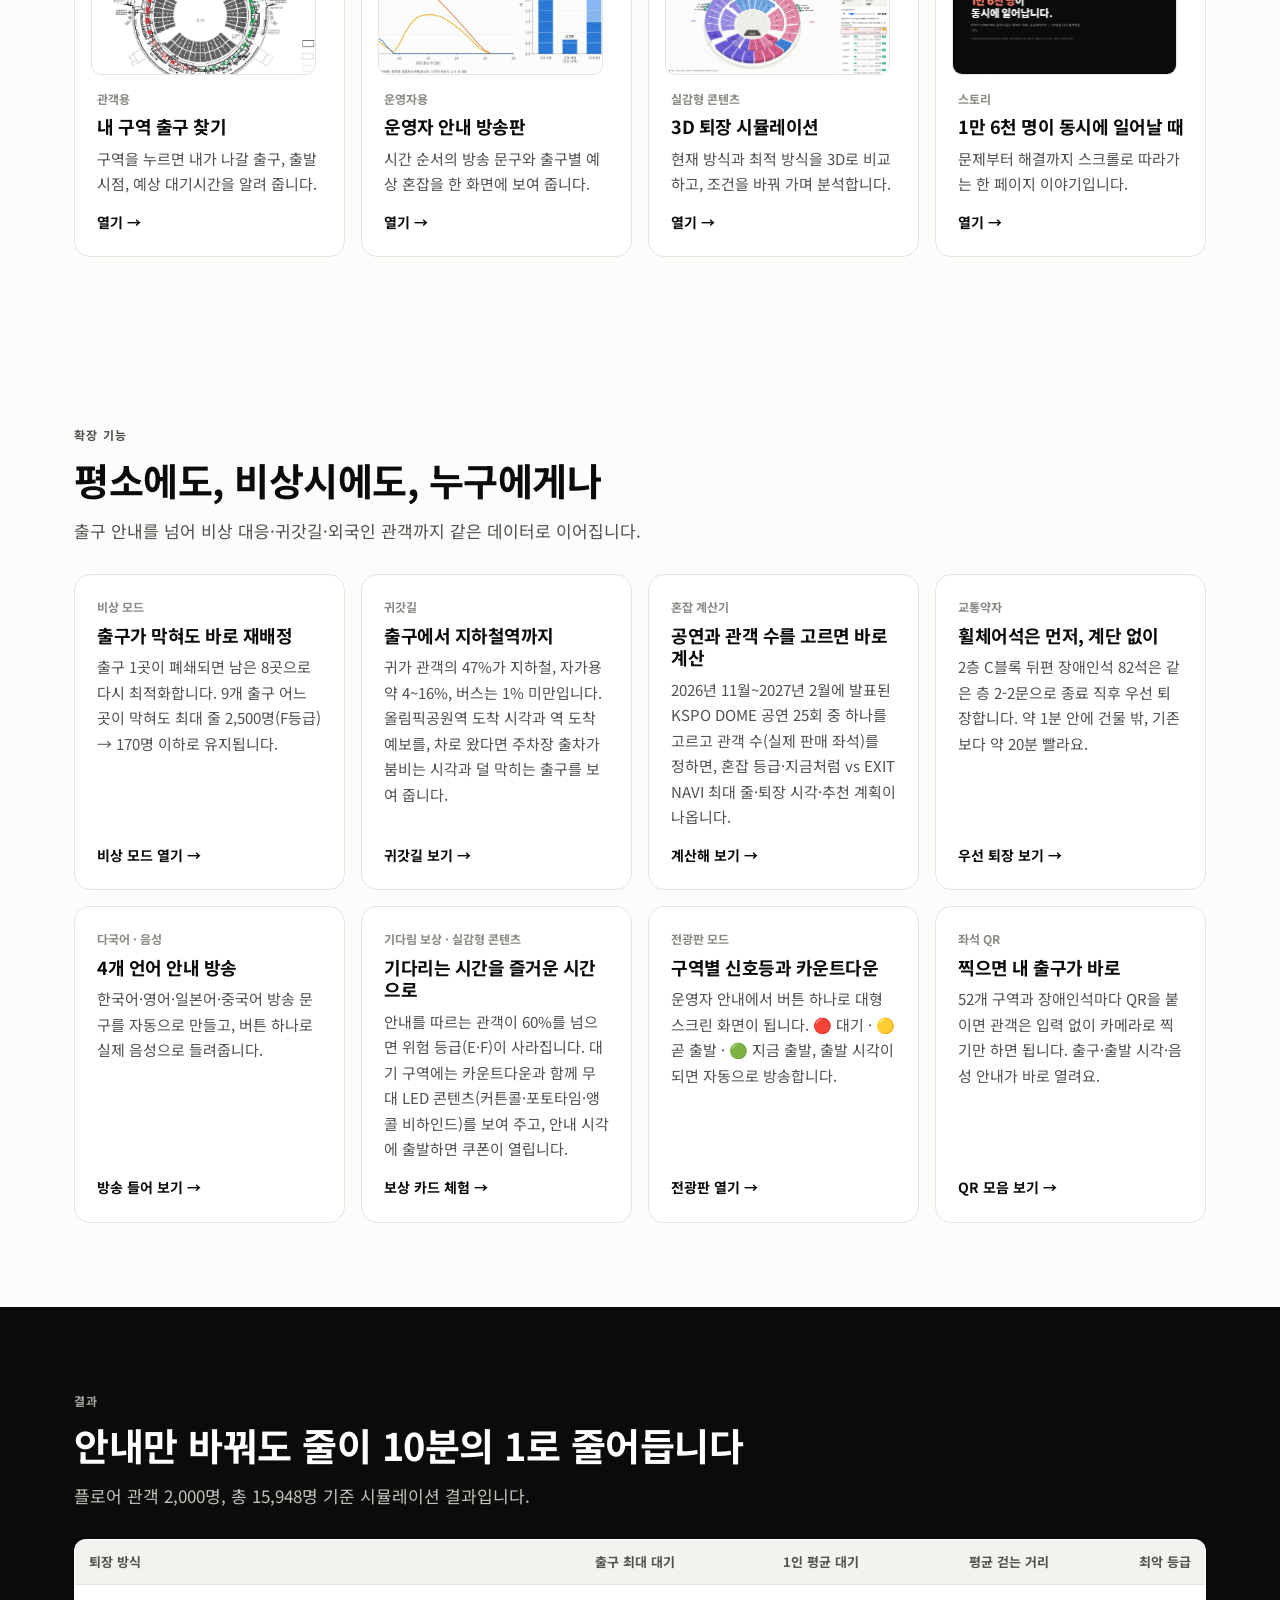
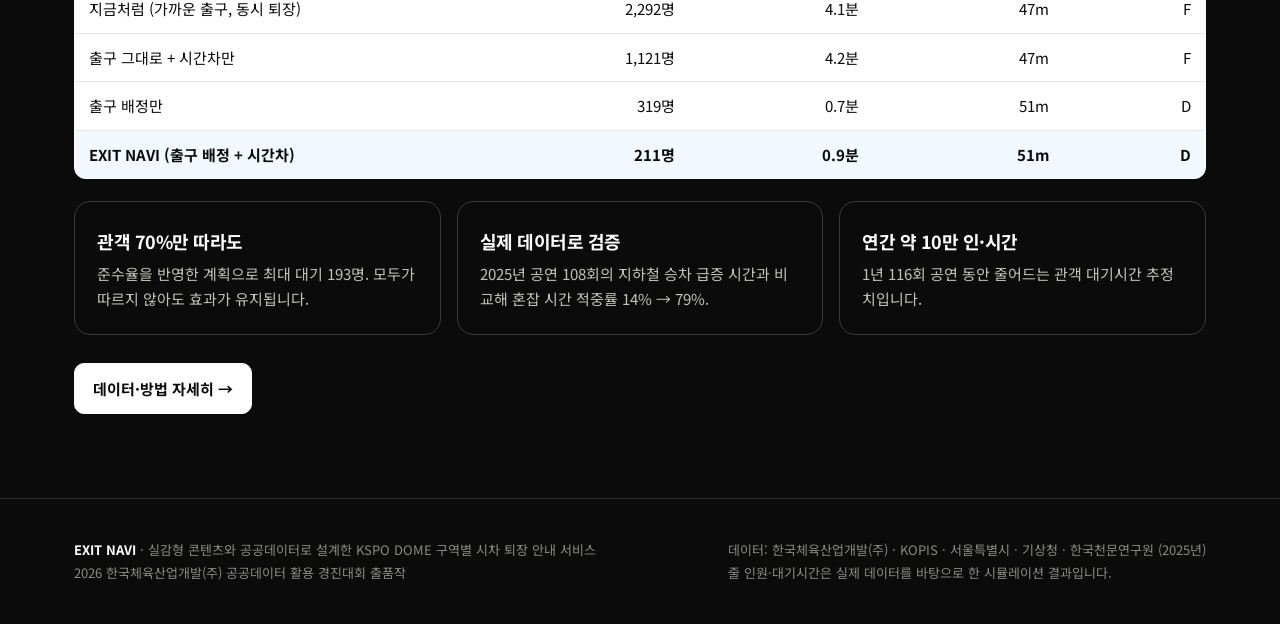
==== commit 901b5b0c: "fix: index 수정" ====
--- a/index.html
+++ b/index.html
@@ -27,7 +27,7 @@
 .tour em{display:block;font-style:normal;font-size:12px;color:var(--ink3);margin-top:8px}
 @media(max-width:960px){.tour{grid-template-columns:1fr 1fr}}
 @media(max-width:560px){.tour{grid-template-columns:1fr}}
-.hero h1,.hero p{word-break:keep-all}.hero .btns{display:grid;grid-template-columns:1fr 1fr;gap:10px;max-width:350px}.hero .btn{justify-content:center;text-align:center;white-space:nowrap}.hero .btn.mini{display:inline-flex;align-items:center;gap:7px;padding:9px 14px;font-size:14px;font-weight:600;color:#c3c2b7;border:1px solid #3a3936;background:transparent}.hero .btn.mini:hover{color:#fff;border-color:#8a897f}
+.hero h1,.hero p{word-break:keep-all}.hero .btns{display:grid;grid-template-columns:1fr 1fr;gap:10px;max-width:440px}.hero .btn{display:inline-flex;align-items:center;justify-content:center;gap:7px;text-align:center;white-space:nowrap}
 </style>
 </head>
 <body>
@@ -42,8 +42,8 @@
         <div class="btns">
           <a class="btn light" href="find.html">내 구역 출구 찾기 →</a>
           <a class="btn ghost" href="sim.html">3D 시뮬레이션 보기</a>
-          <a class="btn mini" href="#tour"><svg viewBox="0 0 24 24" width="14" height="14" aria-hidden="true"><path d="M8 5v14l11-7z" fill="currentColor"/></svg>3분 둘러보기</a>
-          <a class="btn mini" href="#" data-install><svg viewBox="0 0 24 24" width="14" height="14" aria-hidden="true"><rect x="6" y="2.5" width="12" height="19" rx="2.5" fill="none" stroke="currentColor" stroke-width="2"/><path d="M10.5 18h3" stroke="currentColor" stroke-width="2" stroke-linecap="round"/></svg>앱으로 설치</a>
+          <a class="btn ghost" href="#tour"><svg viewBox="0 0 24 24" width="14" height="14" aria-hidden="true"><path d="M8 5v14l11-7z" fill="currentColor"/></svg>3분 둘러보기</a>
+          <a class="btn ghost" href="#" data-install><svg viewBox="0 0 24 24" width="14" height="14" aria-hidden="true"><rect x="6" y="2.5" width="12" height="19" rx="2.5" fill="none" stroke="currentColor" stroke-width="2"/><path d="M10.5 18h3" stroke="currentColor" stroke-width="2" stroke-linecap="round"/></svg>앱으로 설치</a>
         </div>
       </div>
       <div class="shot"><img src="img/pres.jpg" alt="EXIT NAVI 3D 시뮬레이션 발표 모드: 현재 방식과 최적 방식을 나란히 비교한 화면"></div>
